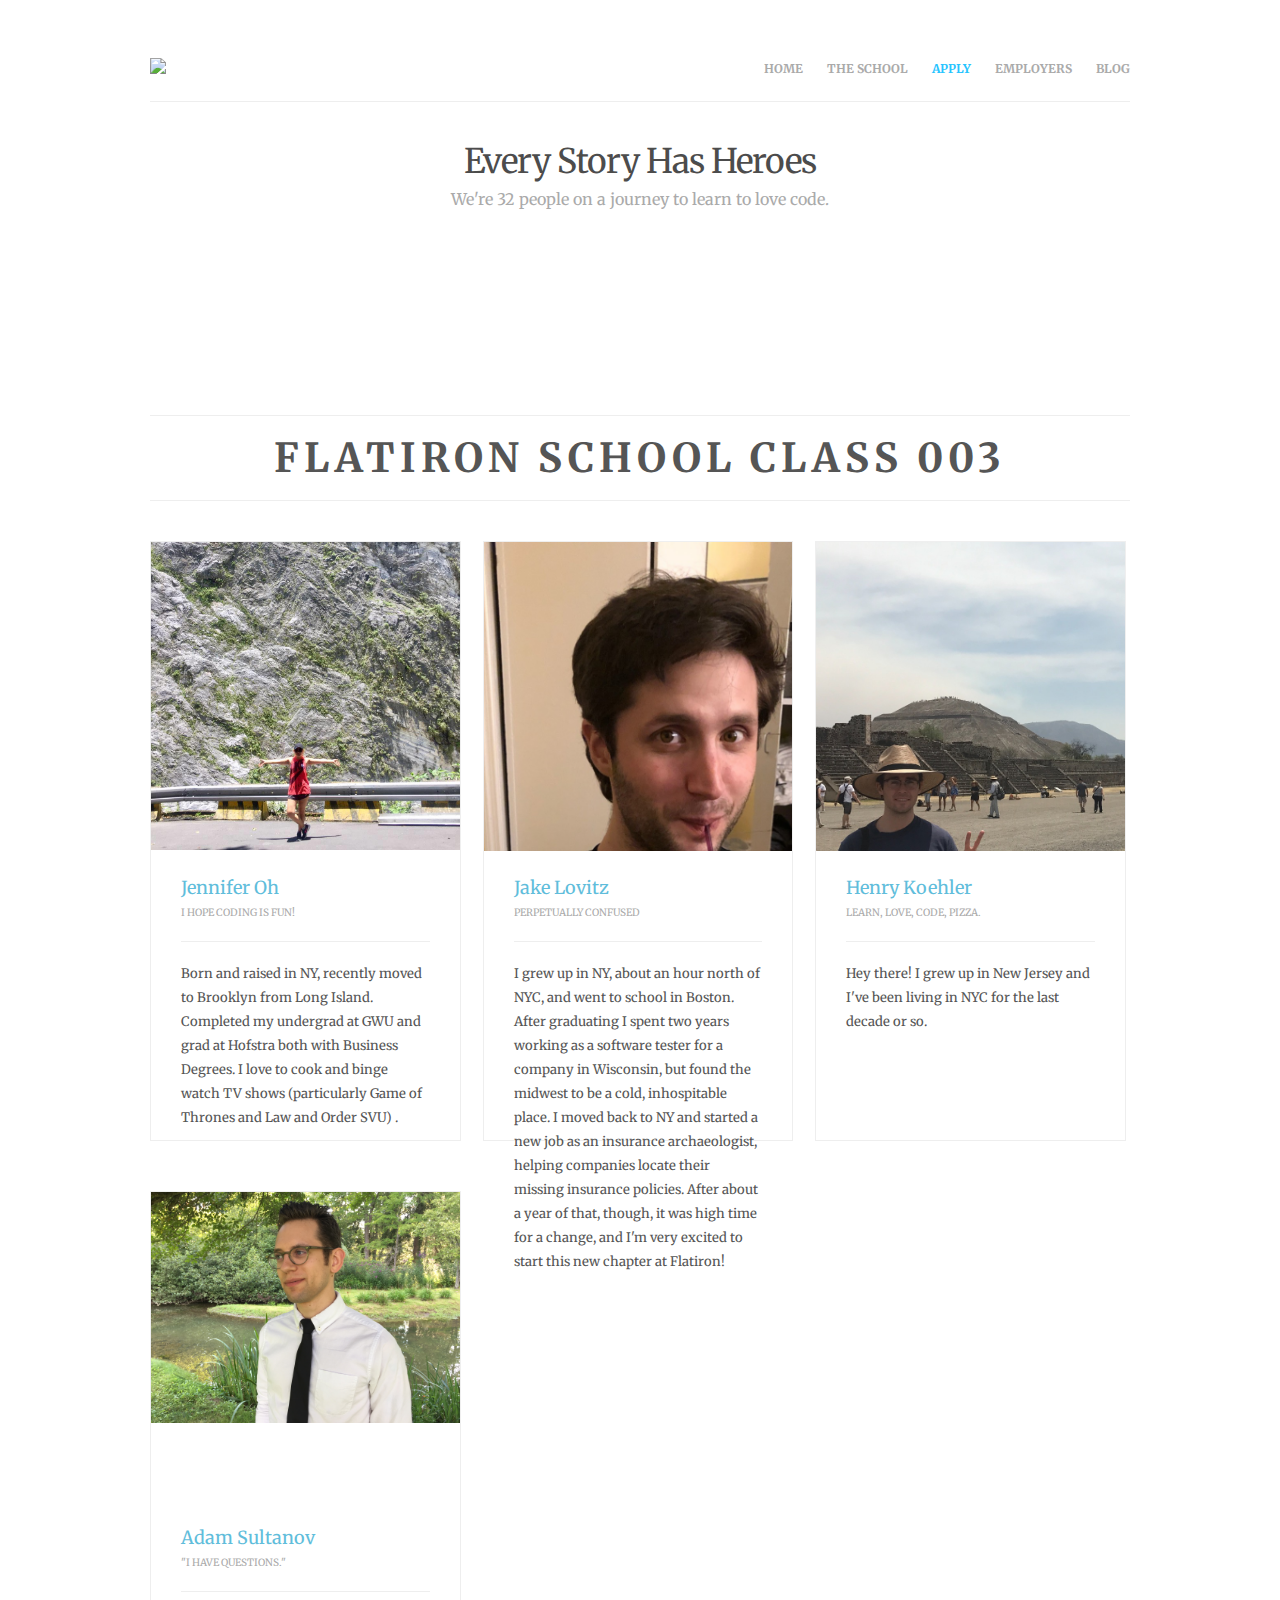
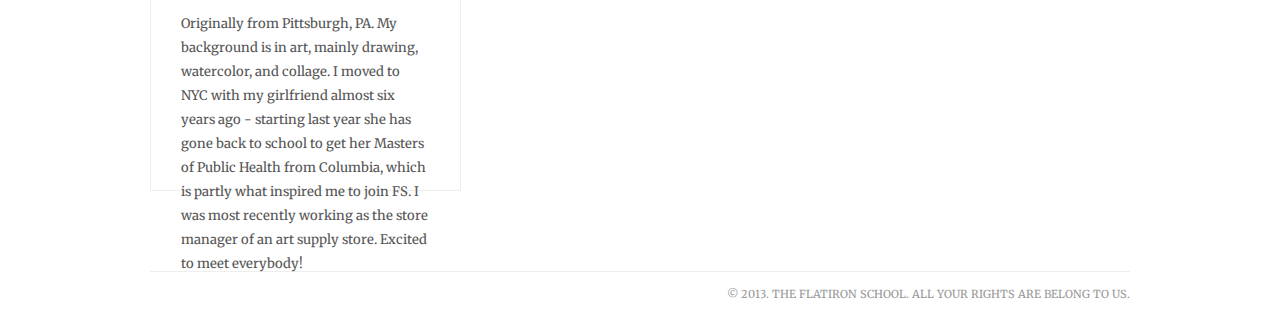
==== index.html @ 8f95c20f "Merge pull request #6 from aajennoh/hk" ====
<!DOCTYPE html>
<html lang="en-US">
<head>
  <meta http-equiv="Content-Type" content="text/html; charset=utf-8" >
  <meta charset="UTF-8" />
  <meta name="viewport" content ="width=device-width, minimum-scale=1.0, initial-scale=1.0">
  <title>The Flatiron School</title>
  <link rel='stylesheet' href="css/style.css" type='text/css' media='all' />
  <!-- <link rel='stylesheet' href="css/style-dark.css" type='text/css' media='all' /> -->
  <link rel='stylesheet' href="css/media-queries.css" type='text/css' media='all' />
  <link rel='stylesheet' href="css/flexslider.css" type='text/css' media='screen' />
  <link rel='stylesheet' href="css/font-awesome.css" type='text/css' media='screen' />
  <link rel='stylesheet' id='google_merriweather-css'  href='http://fonts.googleapis.com/css?family=Merriweather:400,700&ver=3.5' type='text/css' media='all' />
  <link rel="apple-touch-icon" href="img/apple-touch-icon.png" />
  <style type="text/css">a{color:#60BDDB}</style>
</head>

<body class="home page students">
  <!-- Begin Main Wrapper -->
  <div class="main-wrapper">
    <!-- Begin Header -->
    <div class="header-wrapper">
      <div class="header">
        <div class="header-left">
          <h1 class="logo-text">
            <a href="/" title="The Flatiron School">
              <img src="img/the-flatiron-school-logo-sm-black.png" class="logo">
            </a>
          </h1>
        </div>
        <div class="header-right">
          <div class="menu-header-container">
            <ul id="nav" class="nav">
              <li class="menu-item">
                <a href="http://flatironschool.com">Home</a>
              </li>
              <li>
                <ul class="sub-menu">
                  <li><a href="http://flatironschool.com/school#about">Basics</a></li>
                  <li><a href="http://flatironschool.com/courses">Courses</a></li>
                  <li><a href="http://flatironschool.com/team">Team</a></li>
                  <li><a href="http://flatironschool.com/guestspeakers">Guest Speakers</a></li>
                  <li><a href="http://flatironschool.com/faq">FAQ</a></li>
                  <li><a href="http://prework.flatironschool.com">Our Prework</a></li>
                </ul>
              </li>
              <li>
                <a href="#">The School</a>

                <ul class="sub-menu">
                  <li><a href="http://flatironschool.com/events">Events</a></li>
                  <li><a href="http://flatironschool.com/contact">Contact</a></li>
                  <li><a href="http://students.flatironschool.com/">Students</a></li>
                </ul>

              </li>
              <li><a href="http://go.flatironschool.com/apply"><font color="#26c4ff">Apply</font></a>
              </li>
              <li>
                <a href="http://flatironschool.com/employers">Employers</a>
              </li>
              <li>
                <a href="http://blog.flatironschool.com/">Blog</a>
              </li>
            </ul>
          </div>
          <div class="clear"></div>
        </div>
        <div class="clear"></div>
      </div>
    </div>
    <!-- End Header -->

    <!-- Begin Content -->
    <div class="container">

      <!-- Begin Title Content -->
      <div class="page-title">
        <h2>Every Story Has Heroes</h2>
        <h3>We're 32 people on a journey to learn to love code.</h3>
      </div>
      <!-- End Title Content -->

      <!-- Begin Student Index -->
      <div id="random-full-width-content" class="this-div-is-just-a-helpful-container">
        <div class="section section-services student-index">
          <div class="section-title">
            <span>Flatiron School Class 003</span>
          </div>
        </div>


        <div class="section section-blog">
          <div class="home-blog clearfix">
            <ul>

              <!-- Begin Student 1 -->
              <li class="home-blog-post">
                <div class="blog-thumb">
                  <a href="students/jennifer-oh.html">
                    <img width="304" height="304" class="prof-image" src="img/students/jennifer_oh_index.jpg" class="attachment-blog-thumb wp-post-image" alt="Jennifer Oh">
                  </a>
                </div>

                <div class="blog-title">
                  <div class="big-comment">
                    <h3>
                      <a href="students/jennifer-oh.html">Jennifer Oh</a>
                    </h3>
                  </div>
                  <p class="home-blog-post-meta">I hope coding is fun!</p>
                </div>
                <div class="clear"></div>

                <div class="excerpt">
                  <p>Born and raised in NY, recently moved to Brooklyn from Long Island. Completed my undergrad at GWU and grad at Hofstra both with Business Degrees. I love to cook and binge watch TV shows (particularly Game of Thrones and Law and Order SVU) .</p>
                </div>
                <div class="clear"></div>
              </li>
              <!-- End Student 1 -->

              <!-- Begin Student 2 -->
              <li class="home-blog-post">
                <div class="blog-thumb">
                  <a href="students/jake-lovitz.html">
                    <img width="304" height="304" class="prof-image" src="img/students/jake-lovitz-profile.png" class="attachment-blog-thumb wp-post-image" alt="Jake Lovitz">
                  </a>
                </div>

                <div class="blog-title">
                  <div class="big-comment">
                    <h3>
                      <a href="students/jake-lovitz.html">Jake Lovitz</a>
                    </h3>
                  </div>
                  <p class="home-blog-post-meta">Perpetually Confused</p>
                </div>
                <div class="clear"></div>

                <div class="excerpt">
                  <p>I grew up in NY, about an hour north of NYC, and went to school in Boston. After graduating I spent two years working as a software tester for a company in Wisconsin, but found the midwest to be a cold, inhospitable place. I moved back to NY and started a new job as an insurance archaeologist, helping companies locate their missing insurance policies. After about a year of that, though, it was high time for a change, and I'm very excited to start this new chapter at Flatiron!</p>
                </div>
                <div class="clear"></div>
              </li>
              <!-- End Student 2 -->

              <!-- Begin Student 3 -->
              <li class="home-blog-post">
                <div class="blog-thumb">
                  <a href="students/henry-koehler.html">
                    <img width="304" height="304" class="prof-image" src="img/students/henry-koehler-profile.jpg" class="attachment-blog-thumb wp-post-image" alt="Henry Koehler">
                  </a>
                </div>

                <div class="blog-title">
                  <div class="big-comment">
                    <h3>
                      <a href="students/henry-koehler.html">Henry Koehler</a>
                    </h3>
                  </div>
                  <p class="home-blog-post-meta">Learn, love, code, pizza.</p>
                </div>
                <div class="clear"></div>

                <div class="excerpt">
                  <p>Hey there! I grew up in New Jersey and I've been living in NYC for the last decade or so.</p>
                </div>
                <div class="clear"></div>
              </li>
              <!-- End Student 3 -->

              <!-- Begin Student 4 -->
              <li class="home-blog-post">
                <div class="blog-thumb">
                  <a href="students/student_name.html">
                    <img width="304" height="304" class="prof-image" src="img/students/Adam.S_1.jpg" class="attachment-blog-thumb wp-post-image" alt="student_name">
                  </a>
                </div>

                <div class="blog-title">
                  <div class="big-comment">
                    <h3>
                      <a href="students/student_name.html">Adam Sultanov</a>
                    </h3>
                  </div>
                  <p class="home-blog-post-meta">"I have questions."</p>
                </div>
                <div class="clear"></div>

                <div class="excerpt">
                  <p>Originally from Pittsburgh, PA. My background is in art, mainly drawing, watercolor, and collage. I moved to NYC with my girlfriend almost six years ago - starting last year she has gone back to school to get her Masters of Public Health from Columbia, which is partly what inspired me to join FS. I was most recently working as the store manager of an art supply store. Excited to meet everybody!</p>
                </div>
                <div class="clear"></div>
              </li>
              <!-- End Student 4 -->

              <!-- Duplicate li code block above to place more students here -->

            </ul>
          </div>
        </div>
      </div>
      <!-- End Student Index -->

    </div>
    <div class="clear"></div>
    <!-- End Content -->
  </div>
  <!-- End Main Wrapper -->



  <!-- Begin Footer -->
  <div class="footer">
    <div class="footer-text">
      <div class="footer-text-right">
        <div class="copyright">&copy; 2013. The Flatiron School.  All Your Rights Are Belong To Us.</div>
      </div>
      <div class="clear"></div>
    </div>
  </div>
  <!-- End Footer -->

  <script type="text/javascript">

    var _gaq = _gaq || [];
    _gaq.push(['_setAccount', 'UA-33578770-1']);
    _gaq.push(['_setDomainName', 'flatironschool.com']);
    _gaq.push(['_trackPageview']);

    (function() {
      var ga = document.createElement('script'); ga.type = 'text/javascript'; ga.async = true;
      ga.src = ('https:' == document.location.protocol ? 'https://ssl' : 'http://www') + '.google-analytics.com/ga.js';
      var s = document.getElementsByTagName('script')[0]; s.parentNode.insertBefore(ga, s);
    })();

  </script>

</body>
</html>
---- css/style.css ----
body, div, dl, dt, dd, ul, ol, li, h1, h2, h3, h4, h5, h6, pre, form, fieldset, input, textarea, p, blockquote, th, td {
    margin: 0;
    padding: 0;
}

table {
    border-collapse: collapse;
    border-spacing: 0;
}

fieldset, img { border: 0 }

ol, ul { list-style: none }

caption, th { text-align: left }

h1, h2, h3, h4, h5, h6 {
    font-size: 100%;
    font-family: 'Merriweather', Georgia, serif;
    font-weight: normal;
    color: #4c4c4c;
}

html { height: 100% }

body {
    font: 14px/24px "Merriweather", Georgia, serif;
    margin: 0 auto;
    padding: 0;
    background: #fff;
    overflow-x: hidden;
    height: 100%;
    color: #555;
}

* {
    -webkit-box-sizing: border-box;
    -moz-box-sizing: border-box;
    box-sizing: border-box;
}

a { text-decoration: none }

a:hover { color: #555 }

hr {
    margin: 20px 0 30px;
    border: 0;
    border-bottom: 1px dotted #ddd;
    height: 1px;
}

h1 {
    font-size: 30px;
    line-height: 36px;
    margin-bottom: 15px;
}

h2 {
    font-size: 24px;
    line-height: 36px;
    margin-bottom: 15px;
}

h3, h4, h5, h6 {
    line-height: 28px;
    margin-bottom: 12px;
}

h3 { font-size: 18px }

h4 { font-size: 16px }

h5 { font-size: 14px }

h6 {
    font-size: 13px;
    color: #bfbfbf;
    text-transform: uppercase;
}

p { margin-bottom: 15px }

.clear {
    clear: both;
    font-size: 0px;
    line-height: 0px;
    display: block;
}

.clearfix:after {
    content: "";
    display: block;
    clear: both;
    visibility: hidden;
    font-size: 0;
    height: 0;
}

.clearfix {
    *display: inline-block;
    height: 1%;
}

.last { margin-right: 0 !important }

blockquote p {
    position: relative;
    font-family: 'Merriweather', Georgia, serif;
    color: #aaa;
    font-size: 16px;
    font-weight: 400;
    line-height: 28px;
    padding: 15px 0 15px 30px;
    margin: 25px 0;
}

blockquote p:before {
    position: absolute;
    left: 0;
    top: 14px;
    content: "\f0e5";
    font-family: "FontAwesome";
    display: block;
    color: #bbb;
}

::selection {
    background: #fff666;
    color: #222;
}

::-moz-selection {
    background: #fff666;
    color: #222;
}

img {
    max-width: 100%;
    height: auto;
}

/* ===[ Layout Styles ]===================================================== */

.main-wrapper {
    width: 100%;
    margin: 0 auto;
}


.header-wrapper {
    width: 100%;
    margin: 0 0 0 0;
    position: fixed;
    z-index: 99999;
    background: #fff;
}

.header-hidden-wrap {
    z-index: 999;
    position: relative;
}

.header-hidden {
    margin: 0 auto;
    max-width: 980px;
    padding: 10px 10px 0px 10px;
    position: relative;
    display: none;
    background: #f3f3f3;
}

.header-hidden-toggle-wrap {
    max-width: 980px;
    position: relative;
    margin: 0 auto;
}

.show-hidden {
    margin-top: 0;
    -webkit-transition: .1s ease-in;
    -moz-transition: .1s ease-in;
    -o-transition: .1s ease-in;
    transition: .1s ease-in;
}

.hidden-toggle {
    position: absolute;
    right: 0px;
    bottom: -35px;
    display: block;
    width: 21px;
    height: 21px;
    text-align: right;
    color: #ccc;
    -webkit-transition: .2s ease-in;
    -moz-transition: .2s ease-in;
    -o-transition: .2s ease-in;
    transition: .2s ease-in;
}

.show-hidden .hidden-toggle {

}

.header-hidden-left {
    width: 60%;
    float: left;
    font-size: 12px;
    line-height: 20px;
    color: #999;
    padding-top: 3px;
}

.header-hidden-right {
    float: right;
    width: 40%;
}

.lights {
    float: right;
    color: #aaa;
}

.icons {
    float: right;
}

.icons a {
    margin-bottom: 0 !important;
}

.header {
    max-width: 980px;
    margin: 0 auto;
    padding-top: 40px;
    border-bottom: solid 1px #eee;
}

.header-left {
    width: 25%;
    float: left;
}

.header-left img { padding: 0 0 0 0 }

.header-left h1 {
    margin: 5px 0 0 0;
}

.header-left h1 a {
    color: #555;
    text-decoration: none;
    font-size: 34px;
    font-weight: 600;
    line-height: 28px;
    letter-spacing: -2px;
    -webkit-transition: .04s ease-in;
    -moz-transition: .04s ease-in;
    transition: .04s ease-in;
}

.header-left h1 a:hover {
    color: #999;
    -webkit-transition: .04s ease-in;
    -moz-transition: .04s ease-in;
    transition: .04s ease-in;
}

.logo {
    margin-top: -30px !important;
}

.header-right {
    width: 75%;
    float: right;
}

/* ===[ Header Navigation Styles ]===================================================== */

.select-menu, .select { display: none }

.menu-main-container { position: relative }

#nav { float: right }

#nav, #nav ul {
    margin: 13px 0 0 0;
    padding: 0;
    list-style-type: none;
    list-style-position: outside;
    position: relative;
    line-height: 1.5em;
    z-index: 1000;
}

#nav a {
    display: block;
    padding: 5px;
    color: #aaa;
    text-decoration: none;
    text-align: left;
    outline: none;
    font-weight: normal;
    font-family: 'Merriweather', Georgia, serif;
}

#nav > .current-menu-item > a, #nav > li a:hover { color: #4C4C4C }

.plus { color: #aaa }

#nav ul {
    position: absolute;
    display: none;
}

#nav li {
    float: left;
    position: relative;
    list-style-type: none;
    padding-bottom: 17px;
}

#nav li a {
    font-size: 12px;
    font-weight: bold;
    text-transform: uppercase;
    padding: 8px 15px;
}

#nav > li > a { padding: 5px 12px }

#nav > li:last-child a {
    margin-right: 0px;
    padding-right: 0px;
    border-right: none;
}

#nav > li:first-child a {

}

#nav li ul a {
    width: 150px;
    height: auto;
    float: left;
    font-size: 12px;
    color: #999;
}

#nav .sub-menu {
    box-shadow: rgba(0,0,0, 0.07) 0px 1px 2px;
    -moz-box-shadow: rgba(0,0,0, 0.07) 0px 1px 2px;
    -webkit-box-shadow: rgba(0,0,0, 0.07) 0px 1px 2px;
}

#nav .sub-menu li {
    background: #fff;
    border-left: solid 1px #eee;
    border-right: solid 1px #eee;
}

#nav .sub-menu li:first-child { border-top: solid 1px #eee }

#nav > li > ul { margin-top: 17px }

#nav li ul li {
    border-bottom: solid 1px #eee;
    padding-bottom: 0px;
}

#nav li ul li:last-child { border-bottom: none }

#nav li ul li a {
    margin-right: 0px;
    font-size: 10px;
}

#nav li ul li a:hover {
    background: #f9f9f9;
    color: #555;
}

#nav ul ul { top: auto }

#nav ul ul li:first-child { border-top: solid 1px #eee }

#nav li ul ul {
    left: 150px;
    margin: -1px 0 0 0;
    padding-right: 5px;
}

#nav li ul ul li { border-top: none }

#nav li:hover ul ul, #nav li:hover ul ul ul, #nav li:hover ul ul ul ul { display: none }

#nav li:hover ul, #nav li li:hover ul, #nav li li li:hover ul, #nav li li li li:hover ul { display: block }

/* ===[ Title Styles ]===================================================== */

.home .page-title {
    text-align: center;
    border-bottom: none;
}

.error404 .page-title {
    text-align: center;
}

.page-title {
    border-bottom: solid 1px #eee;
    padding: 30px 0;
    margin-bottom: 40px;
    position: relative;
}

.page-title-portfolio {
    border-bottom: none;
    margin-bottom: 0;
    display: inline-block;
    width: 100%;
    position: relative;
}



.portfolio-titles {
    float: left;
    width: 75%;
    display: inline-block;
}

.project-nav {
    font-size: 11px;
    text-transform: uppercase;
    text-align: right;
    position: absolute;
    right: 0;
    bottom: 30px;
    width: 25%;
    margin-top: 15px;
}

.project-nav a {
    color: #aaa !important;
    margin-left: 10px;
}

.project-nav a:hover { color: #555 !important }

.next-project span {
    padding-left: 10px;
    border-left: solid 1px #eee;
}

.project-nav i {
    padding: 0 2px;
}

.page-title a { color: #4c4c4c }

.page-title h2 {
    margin-bottom: 0px;
    font-size: 34px;
    letter-spacing: -1px;
    line-height: 42px;
}

.page-title h3 {
    color: #aaa;
    font-size: 16px;
    line-height: 24px;
    margin: 5px 0 0 0;
}

.page-title h3 a { color: #aaa }

.student-pic {
    -webkit-transform:rotate(180deg);
    -moz-transform: rotate(180deg);
    -ms-transform: rotate(180deg);
    -o-transform: rotate(180deg);
    transform: rotate(180deg);
}

.post-nav {
    position: absolute;
    bottom: 50px;
    right: 0;
    font-size: 11px;
    text-transform: uppercase;
}

.post-nav a {
    color: #aaa;
    margin-left: 20px;
    float: right;
}

.post-nav a:hover { color: #555 }

/* ===[ Blog Styles ]===================================================== */

.blog-post {
    margin-bottom: 50px;
    padding-bottom: 30px;
    border-bottom: solid 1px #eee;
}

.blog-post:last-child {
    margin-bottom: 0;
    padding-bottom: 0;
    border-bottom: none;
}

.blog-content { padding: 0 0 0 0 }

.readmore {
    text-align: center;
    font-size: 10px;
    letter-spacing: 2px;
    text-transform: uppercase;
    padding-top: 5px;
    margin-top: 10px;
}

.more-link {
    margin-top: 10px;
    clear: both;
    padding: 5px 5px 5px 0px;
}

.blog-meta {
    float: left;
    width: 15%;
    margin: 5px 5% 20px 0;
    text-align: right;
    display: inline-block;
}

.blog-meta-date {
    padding-bottom: 10px !important;
    margin-bottom: 10px !important;
    border-bottom: solid 1px #eee;
    float: left;
}

.share-title { color: #555 !important }

.single-attachment .share-title {
    display: none;
}

.blog-meta ul {
    margin-bottom: 15px !important;
    padding-bottom: 15px !important;
    border-bottom: solid 1px #eee;
    display: inline-block;
}

.blog-meta ul:last-child {
    border-bottom: none;
    margin-bottom: 0 !important;
    padding-bottom: 0 !important;
}

.blog-meta li {
    list-style-type: none !important;
    background: none !important;
    padding: 0 0 0 0 !important;
    margin: 0 0 6px 0 !important;
    color: #999;
    width: 100%;
    line-height: 18px;
    float: left;
    font-size: 11px;
}

.blog-meta ul li:last-child {
    border-bottom: none;
    margin-bottom: 0 !important;
    padding-bottom: 0 !important;
}

.blog-meta li a, .blog-meta li { color: #999 }

.blog-meta li a:hover { color: #4c4c4c }

.content .blog-text {
    float: right;
    width: 80%;
}

.title-meta h2 {
    margin: 0 0 0 0;
    padding-bottom: 10px;
    line-height: 38px;
    font-size: 28px;
    letter-spacing: -1px;
}

.title-meta h2 a {
    color: #555;
    -webkit-transition: .07s ease-in;
    -moz-transition: .07s ease-in;
    transition: .07s ease-in;
}

.title-meta h2 a:hover {
    color: #999;
    -webkit-transition: .07s ease-in;
    -moz-transition: .07s ease-in;
    transition: .07s ease-in;
}

.blog-image {
    width: 100%;
    margin-bottom: 35px;
    float: left;
}

.blog-image img {
    -webkit-transition: .1s ease-in;
    -moz-transition: .1s ease-in;
    -o-transition: .1s ease-in;
    transition: .1s ease-in;
}

.blog-image img:hover {
    -webkit-transition: .1s ease-in;
    -moz-transition: .1s ease-in;
    -o-transition: .1s ease-in;
    transition: .1s ease-in;
    opacity: .9;
}

.blog-read-more {
    font-size: 11px;
    letter-spacing: 2px;
    text-transform: uppercase;
    padding-top: 15px;
}

/* ===[ Tagcloud Styles ]===================================================== */

.tags {
    width: 620px;
    padding: 15px 0 15px 0;
    clear: both;
    margin-right: 35px;
    background: #f9f9f9;
}

.tags-list {
    width: 505px;
    float: left;
}

.tags-list ul {
    float: left;
    padding: 0 0 0 5px;
    width: 100%;
    margin-bottom: 0;
}

.tags-list ul li {
    display: block;
    padding: 0 19px 0 0;
    float: left;
}

.tags-list ul li p {
    font-size: 11px;
    font-weight: bold;
    color: #5a5a5a;
    float: none;
    padding: 0;
}

.tags-list ul li span {
    font-size: 11px;
    font-weight: bold;
    color: #a2a2a2;
    display: inline;
    padding: 0 0 0 4px;
}

.tags_rgt {
    float: right;
    width: 81px;
    margin-right: 15px;
}

.search .post-share, .archive .post-share { display: none }

.blog-navigation {
    padding-bottom: 25px;
}

.blog-navigation a {
    text-decoration: none;
    padding: 10px 0;
    color: #555;
    font-weight: normal;
    font-size: 12px;
    text-transform: uppercase;
    letter-spacing: 2px;
}

.blog-navigation a:hover { color: #999 }

.blog-navigation .alignright a:after  {
    font-family: 'FontAwesome';
    -webkit-font-smoothing: antialiased;
    content: "\f0da";
    margin-left: 5px;
}

.blog-navigation .alignleft a:before {
    font-family: 'FontAwesome';
    -webkit-font-smoothing: antialiased;
    content: "\f0d9";
    margin-right: 5px;
}

.navigation a {
    text-decoration: none;
    padding: 10px 0;
    color: #555;
    font-weight: normal;
    font-size: 12px;
    text-transform: uppercase;
    letter-spacing: 2px;
}

.navigation a:hover { color: #999 }

.featured-image {
    margin: 0 0 20px 0;
    float: left;
    width: 100%;
}

.fullsize-image {
    margin: 0 0 30px 0;
    float: left;
    width: 100%;
}

.okvideo { margin-bottom: 30px }

.intro {
    color: #979797;
    font-size: 16px;
    line-height: 28px;
    margin-bottom: 15px;
    border-top: solid 1px #EEE;
    border-bottom: solid 1px #EEE;
    padding: 10px 0;
}

/* ===[ Search Form Styles ]===================================================== */

.search-404 {
    text-align: center;
    width: 65%;
    margin: 0 auto;
}

.search-404 .searchform {
    margin-top: 25px;
}

.searchform {
    position: relative;
    width: 100%;
}

#searchsubmit {
    position: absolute;
    right: 0;
    top: 0;
    background: #e8e8e8;
    border: none;
    padding: 8px 10px;
    height: 34px;
    font-size: 9px;
    font-weight: bold;
    line-height: 20px;
    text-transform: uppercase;
    font-family: "Merriweather", Georgia, serif;
    color: #777;
    -webkit-transition: .07s ease-in;
    -moz-transition: .07s ease-in;
    transition: .07s ease-in;
    -webkit-appearance:none;
}

#searchsubmit:hover {
    background: #fff666;
    color: #222;
    -webkit-transition: .07s ease-in;
    -moz-transition: .07s ease-in;
    transition: .07s ease-in;
}

#searchform {
    float: left;
    width: 100%;
}

#s {
    background: #f7f7f7;
    float: left;
    padding: 10px 65px 10px 8px;
    border: 0;
    font-size: 12px;
    color: #999;
    outline: none;
    width: 190px;
    margin: 0 0 0 0;
    font-family: Georgia, serif;
    -webkit-transition: .2s ease-in;
    -moz-transition: .2s ease-in;
    -o-transition: .2s ease-in;
    transition: .2s ease-in;
    font-style: italic;
    width: 100%;
    -webkit-appearance:caret;
}

#s:focus, #s:hover {
    -webkit-transition: .2s ease-in;
    -moz-transition: .2s ease-in;
    -o-transition: .2s ease-in;
    transition: .2s ease-in;
}

#searchsubmit {
}

.content #searchsubmit { float: left }

#searchsubmit:hover { cursor: pointer }

#searchform .screen-reader-text { display: none }

/* ===[ Sidebar Styles ]===================================================== */

#sidebar-close { display: none }

#sidebar {
    width: 25%;
    float: right;
    font-size: 12px;
    line-height: 22px;
}

#sidebar p {
    font-size: 12px;
}

#sidebar a {
    text-decoration: none;
    -webkit-transition: .07s ease-in;
    -moz-transition: .07s ease-in;
    transition: .07s ease-in;
}

#sidebar a:hover {
    -webkit-transition: .07s ease-in;
    -moz-transition: .07s ease-in;
    transition: .07s ease-in;
}

.widget {
    margin-bottom: 40px;
    clear: both;
    float: left;
    width: 100%;
}

.widget h2, .portfolio-sidebar h2 {
    font-size: 10px;
    font-weight: bold;
    text-transform: uppercase;
    letter-spacing: 1px;
    display: block;
    line-height: 26px;
    margin: 0 0 10px 0;
    font-family: 'Merriweather', Georgia, serif;
    text-align: center;
    background: #f7f7f7;
    color: #999;
}

#sidebar .widget ul {
    margin: 0;
    padding: 0;
}

#sidebar .widget li {
    margin: 0 0 5px 15px;
    list-style-type: square;
}

#sidebar .slides li {
    list-style-type: none;
    margin: 0;
}

.widget ul { padding: 0 0 0 15px }

.widget ul li {
    padding: 0;
    list-style-type: none;
}

.widget ul li ul { padding: 0 0 0 0 }

.tagcloud {
    padding: 0 0 0 0;
    text-align: center;
}

.tagcloud a {
    text-decoration: none;
    float: left;
    color: #888;
    padding: 10px;
    position: relative;
    font-weight: bold;
}

.tagcloud a:hover { color: #555 }

/* ===[ Default Widget Styles ]===================================================== */

.widget_archive select {
    width: 100%;
}

#wp-calendar {
    width: 100%;
}

#wp-calendar caption {
    text-align: center;
    margin-bottom: 5px;
}

.widget_rss li {
    margin: 0 0 15px 0 !important;
    list-style-type: none !important;
}

.widget_rss .rsswidget {
    width: 100%;
}

.widget_rss .rss-date {
    width: 100%;
    float: left;
    font-size: 11px;
    color: #999;
}

.widget_rss cite {
    color: #999;
    font-size: 11px;
}

#sidebar .wp-caption {
    width: 100%;
    text-align: center;
    color: #999;
}

.widget_text {
    word-wrap: break-word;
}

/* ===[ Comment Styles ]===================================================== */

.comments {
    float: left;
    margin: 50px 0px 50px 0px;
    background: #f6f6f6;
    width: 100%;
    border-top: none;
    padding: 30px;
}

.commentlist {
    margin-bottom: 0 !important;
}

.comments li { background: none !important }

h3#comments {
    padding: 0 0 20px 0;
    margin: 0 0 25px 0 !important;
    font-size: 20px;
    font-weight: bold;
    border-bottom: solid 1px #eee;
    line-height: 30px;
    text-align: center;
}

#respond {
    margin: 0;
    padding: 0;
}

.commentlist #respond {
    margin: 20px 0 20px 0;
}

#respond h3 {
    padding: 0 0 3px 0;
    font-size: 20px;
    font-weight: bold;
    margin: 0 !important;
}

#reply-title small {
    font-weight: bold;
    font-size: 9px;
    text-transform: uppercase;
    margin-left: 5px;
}

#respond .logged-in-as, .comment-notes {
    font-size: 13px;
    padding-bottom: 10px;
    margin-bottom: 15px;
    border-bottom: solid 1px #e6e6e6;
}

#comments .form-allowed-tags {
    display: none;
}

#respond label {
    font-size: 10px;
    text-transform: uppercase;
    letter-spacing: 1px;
    margin: 5px 0 0 0px;
    color: #aaa;
}

#respond p { margin-bottom: 15px }

#respond input[type="text"], #respond textarea {
    color: #777;
    border: none;
    border: solid 1px #eee;
    border-bottom: solid 1px #ddd;
    background: #fff;
    width: 100%;
    padding: 10px;
    font-size: 13px;
    -webkit-appearance:caret;
}

#respond input:focus, #respond textarea:focus { outline: none }

#respond textarea {
    line-height: 22px;
    width: 100%;
    -webkit-box-sizing: border-box;
    -moz-box-sizing: border-box;
    box-sizing: border-box;
}

.form-submit {
    margin-bottom: 0 !important;
}

#respond #submit {
    background: #555;
    color: #fff;
    font-size: 12px;
    font-weight: bold;
    font-family: 'Merriweather', Georgia, serif;
    padding: 10px 20px;
    margin: 5px 0 0 0;
    border: none;
    -webkit-transition: .07s ease-in;
    -moz-transition: .07s ease-in;
    transition: .07s ease-in;
    -webkit-appearance:none;
}

#respond #submit:hover {
    background: #666;
    cursor: pointer;
    -webkit-transition: .07s ease-in;
    -moz-transition: .07s ease-in;
    transition: .07s ease-in;
}

#respond #commentform p {

}

.comment #respond #commentform p {

}

#respond #commentform .form-author { background: #fff }

#respond #commentform .form-email { background: #fff }

#respond #commentform .form-website { background: #fff }

.allowed {
    font-size: 11px;
    color: #888;
    width: 500px;
    float: left;
    margin: 0 0 15px 0;
}

.commentlist { list-style-type: none !important }

.commentlist li {
    padding: 0 0 15px 0;
    margin: 0 0 15px 0 !important;
    position: relative;
    list-style-type: none !important;
}

.commentlist li:last-child {
    margin-bottom: 40px !important;
    padding-bottom: 0;
}

.commentlist li:before, .commentlist ol .num {
    float: left;
    margin: 0 0 0 0 !important;
    content: none !important;
    counter-increment: none !important;
}

#comments .children {
    margin: 25px 0 0 25px !important;
}

#comments .children li {
    margin: 0;
    padding: 0;
}

#comments .children li:last-child {
    margin-bottom: 0 !important;
    padding-bottom: 0;
}

.comment-block { padding: 0 }

.comment-text {
    background: #fff;
    border: solid 1px #eee;
    padding: 20px;
    font-size: 14px;
    line-height: 22px;
    border-bottom: solid 1px #ddd;
}

.comment-text:before {
    width: 0;
    height: 0;
}

.reply {
    margin: 0px !important;
    font-size: 12px;
}

.comments .children .reply { text-align: left }

.reply a:hover { text-decoration: none }

.reply a:hover:after { content: "\2192" }

#cancel-comment-reply {
    margin: 0 0 15px 0;
    float: right;
}

.comments .logged-in {
    float: left;
    font-size: 14px !important;
}

.comment-awaiting-moderation {
    color: #555;
    font-weight: bold;
    font-size: 11px;
}

.vcard {
    margin: 0 0 0 0;
    padding: 0 0 0 0;
    float: left;
}

.vcard img {
    float: left;
    background: #fff;
    border: solid 1px #eee;
    padding: 3px;
}

.fn {
    float: left;
    font-style: normal;
    font-size: 15px;
    font-weight: bold;
    line-height: 20px;
    margin-top: 0;
    margin-bottom: -6px;
}

.fn a { color: #666 }

.comment-info {
    margin-bottom: 15px;
    position: relative;
}

.comment-meta {
    float: left;
    margin: 2px 0 0 12px;
}

.comment-time {
    font-size: 11px;
    color: #999;
}

.comment-edit-link { font-size: 11px }

/* ===[ Sidebar Styles ]===================================================== */

.blog-entry {

}

.pro-title h4 {
    display: block float:left;
    width: 295px;
    background: url(images/design-repeat.gif) right center repeat-x;
}

.pro-title h4 span {
    font-size: 14px;
    color: #FFF;
    font-weight: bold;
    background: #3e3e3e;
    padding: 0 10px 0 0;
}

.pro-title h3 {
    font-size: 14px;
    color: #FFF;
    font-weight: bold;
    display: block float:left;
    width: 295px;
    background: url(images/design-repeat.gif) right center repeat-x;
}

.pro-title h3 span {
    font-size: 14px;
    color: #FFF;
    font-weight: bold;
    background: #3e3e3e;
    padding: 0 10px 0 0;
}

/* ===[ Section Styles ]===================================================== */

.container {
    max-width: 980px;
    margin: 0 auto;
    padding-top: 140px;
}

#sections {
    max-width: 980px;
    margin: 0 auto;
    padding-top: 140px;
}

.section-title {
    letter-spacing: 5px;
    font-size: 13px;
    font-weight: bold;
    text-transform: uppercase;
    margin-bottom: 40px;
    text-align: center;
    padding: 5px;
    border-top: solid 1px #eee;
    border-bottom: solid 1px #eee;
}

.section-title span {
    background: #fff;
    padding: 0 15px;
}

.section:first-child {
    padding-top: 0px;
    border-top: none;
}

.section {
    padding: 0 0 0 0;
    float: left;
    width: 100%;
    position: relative;
}

.section-slider {
    padding-bottom: 70px;
}

.section-services {
    padding-bottom: 80px;
}

.section-services.student-index {
    padding-bottom: 0px;
}

.section-portfolio {
    padding-bottom: 45px;
}

.section-blog {
    padding-bottom: 30px;
}

.section-faq {
    padding-bottom: 30px;
}


.section-testimonials {
    padding-top: 100px;
    padding-bottom: 300px;
}


.section-testimonials a {
    color: #aaa;
}
.section-testimonials a:hover {
    color: #60BDDB;
}

.section-testimonials-curriculum {
    padding-top: 40px;
    padding-bottom: 150px;
}

.section-testimonials-curriculum a {
    color: #aaa;
}
.section-testimonials-curriculum a:hover {
    color: #60BDDB;
}


.section .column {
    width: 33%;
    margin: 0 0 3% 0;
    float: left;
    padding-left: 4%;
    margin-bottom: 3%;
}

.section .column.fourth{
  width: 25%;
}

.section.coder-cred{
  margin-left: 20px;
}
.section .column:last-child {
    margin-right: 0px;
    border-right: none;
}

.section-titlea {
    font-size: 10px;
    text-transform: uppercase;
    letter-spacing: 2px;
    color: #999;
    background: #f7f7f7;
    padding: 0 10px;
    margin: 0 0 35px 0;
    text-align: center;
}

.section-title2a {
    font-size: 48px;
    letter-spacing: -2px;
    color: #eee;
    position: absolute;
    bottom: -16px;
    right: 0;
    padding: 0;
    text-align: center;
    display: none;
}

.section-title3a {
    font-size: 28px;
    text-align: center;
    display: none;
}

/* ===[ Ribbon Styles ]===================================================== */

.ribbon {
    font-size: 11px !important;
    text-transform: uppercase;
    letter-spacing: 2px;
    width: 30%;
    position: relative;
    background: #ededed;
    color: #777;
    text-align: center;
    padding: 8px 2em;
    margin: 0 auto 45px;
    line-height: 16px;
}

.ribbon:before, .ribbon:after {
    content: "";
    position: absolute;
    display: block;
    bottom: -1em;
    border: 1.5em solid #e4e2e2;
    z-index: -1;
}

.ribbon:before {
    left: -2em;
    border-right-width: 1.5em;
    border-left-color: transparent;
}

.ribbon:after {
    right: -2em;
    border-left-width: 1.5em;
    border-right-color: transparent;
}

.ribbon .ribbon-content:before, .ribbon .ribbon-content:after {
    content: "";
    position: absolute;
    display: block;
    border-style: solid;
    border-color: #cfcfcf transparent transparent transparent;
    bottom: -1em;
}

.ribbon .ribbon-content:before {
    left: 0;
    border-width: 1em 0 0 1em;
}

.ribbon .ribbon-content:after {
    right: 0;
    border-width: 1em 1em 0 0;
}

.non-semantic-protector {
    position: relative;
    z-index: 1;
    background: url(images/ribbon-bg.png) no-repeat 0 24px;
    display: none;
}

/* ===[ Slider Styles ]===================================================== */

.single .gallery-wrap {
    margin-bottom: 40px;
    margin-top: -1px;
}

.slides .featured-thumb img {
    -webkit-transition: .1s ease-in;
    -moz-transition: .1s ease-in;
    -o-transition: .1s ease-in;
    transition: .1s ease-in;
}

.featured-thumb img:hover {
    opacity: .9;
    -webkit-transition: .1s ease-in;
    -moz-transition: .1s ease-in;
    -o-transition: .1s ease-in;
    transition: .1s ease-in;
}

/* ===[ Services Styles ]===================================================== */

.services-wrap {
    display: block;
    float: left;
    margin-left: -4%;
    margin-bottom: -2%;
    max-width: 1020px;
}

.services-title {
    float: left;
    width: 75%;
    padding-top: 11px;
}

.services h3 {
    font-size: 14px;
    font-weight: bold;
    line-height: 20px;
    margin-bottom: 0;
}

.services h3 a { color: #4c4c4c }

.services h3 a:hover { color: #888 }

.services .service-icon {
    float: left;
    margin: 0 5% 0 0;
    font-size: 20px;
    line-height: 22px;
    text-align: center;
    color: #555;
    background: #f3f3f3;
    display: block;
    padding: 11px 10px 9px 10px;
    -webkit-transition: .1s ease-in;
    -moz-transition: .1s ease-in;
    -o-transition: .1s ease-in;
    transition: .1s ease-in;
    height: 40px;
    width: 40px;
    overflow: hidden;
}

.services p {
    margin: 15px 0 20px 0;
    font-size: 13px;
    border-top: dotted 1px #e6e6e6;
    padding-top: 8px;
}

.services ul{
  margin-top: 15px;
  font-size: 13px;
  border-top: dotted 1px #e6e6e6;
  padding-top: 6px;
}

.services ul li{
  border-bottom: dotted 1px #e6e6e6;
  padding: 3px 0 4px 0;
}

.services h4{
  font-size: 14px;
  line-height: 0;
  text-decoration: underline
}
.services:hover .service-icon {
    background: #fff666;
    -webkit-transition: .1s ease-in;
    -moz-transition: .1s ease-in;
    -o-transition: .1s ease-in;
    transition: .1s ease-in;
}

/* ===[ Home Blog Styles ]===================================================== */

body.students .home-blog {
    display: block;
    margin-left: -2.2%;
    max-width: 1020px;
}

.home-blog-post li{
    list-style-type:none;
}

body.students ul li.home-blog-post{
    list-style-type:none;
    height: 600px;
}

.home-blog-post {
    float: left;
    width: 31%;
    margin: 0 0 5% 2.2%;
    border: solid 1px #eee;
    padding: 30px;
    position: relative;
}

.big-comment h3 { position: relative }

.home-blog-post h3 {
    font-size: 18px;
    line-height: 24px;
    margin-bottom: 5px;
}

.home-blog-post h3 a { color: #4c4c4c }

.home-blog-post h3 a:hover { color: #888 }

.home-blog-post .excerpt p {
    font-size: 13px;
    margin-bottom: 0;
    padding: 0;
}

.home-blog-post .blog-text {
    font-size: 14px;
    line-height: 26px;
}

.home-blog-post-meta {
    text-transform: uppercase;
    font-size: 10px;
    color: #aaa;
    line-height: 16px;
    margin-bottom: 20px;
    padding-bottom: 20px;
    border-bottom: solid 1px #eee;
}

.home-blog-post .blog-thumb {
    margin: -31px -31px 25px -31px;
    -webkit-transition: .1s ease-in;
    -moz-transition: .1s ease-in;
    -o-transition: .1s ease-in;
    transition: .1s ease-in;
    position: relative;
    overflow: hidden;
    height: 310px;
}

.home-blog-post .blog-thumb img {
    max-width: 100%;
    min-width: 100%;
    height: auto;
}

.home-blog-post img:hover {
    opacity: .9;
    -webkit-transition: .1s ease-in;
    -moz-transition: .1s ease-in;
    -o-transition: .1s ease-in;
    transition: .1s ease-in;
}

.home-blog-right {
    float: right;
    width: 300px;
}

.okay-recent-posts {
    margin: 0;
    padding: 0;
}

.okay-recent-posts .pane {
    padding-top: 10px !important;
    border: none !important;
    padding: 0;
}

.okay-recent-posts .pane h4 {
    font-size: 10px;
    text-transform: uppercase;
    letter-spacing: 2px;
    display: block;
    line-height: 30px;
    margin: 0 0 15px 0;
    font-family: 'Merriweather', Georgia, serif;
    text-align: center;
    background: #f7f7f7;
    color: #999;
}

.recent-posts-widget .recent-posts {
    width: 100%;
}

.recent-posts-widget li, .recent-comments-widget li {
    list-style-type: none;
    margin: 0 0 15px 0 !important;
    padding: 0 0 15px 0 !important;
    border-bottom: solid 1px #eee;
    display: inline-block;
}

.recent-posts-widget li:last-child, .recent-comments-widget li:last-child {
    border-bottom: none !important;
    margin-bottom: 0 !important;
    padding-bottom: 5px !important;
}

.recent-posts h3 {
    line-height: 18px;
    margin-bottom: 2px;
    font-weight: bold;
    font-size: 12px;
}

.recent-posts h3 a { color: #4c4c4c }

.recent-posts h3 a:hover { color: #888 }

.recent-posts p {
    font-size: 10px;
    line-height: 15px;
    color: #aaa;
    margin-bottom: 0px;
}

/* ===[ Homepage Testimonial Styles ]===================================================== */


.testimonials h2 {
    font-size: 30px;
    margin: 15px 0 0 0;
    text-align: center;
}

.testimonials h3 {
    font-weight: normal;
    font-size: 20px;
    line-height: 32px;
    text-align: center;
}

/* ===[ Homepage FAQ Styles ]===================================================== */


.faq h2 {
    font-size: 30px;
    margin: 15px 0 0 0;
    text-align: center;
}

.faq h3 {
    font-weight: normal;
    font-size: 20px;
    line-height: 32px;
    text-align: center;
}

/* ===[ Portfolio Page Styles ]===================================================== */

.mobile-slide { display: none !important }

.portfolio-big-slide {
    float: left;
    width: 100%;
    position: relative;
}

.portfolio-large-image {
    -webkit-transition: .07s ease-in;
    -moz-transition: .07s ease-in;
    transition: .07s ease-in;
    position: relative;
    display: inline-block;
    width: 100%;
}

.portfolio-big-slide:hover .portfolio-large-image, .portfolio-block:hover .portfolio-small-image {
    opacity: .16;
    -webkit-transition: .07s ease-in;
    -moz-transition: .07s ease-in;
    transition: .07s ease-in;
}

.portfolio-block .students {
    display:none;
    }
.portfolio-block:hover .students {
    display:block;
    position:absolute;
    z-index:1;
    left:-1px;
    text-align: center;
    top:68px;
    color: #000;
    width:312px;
    height:100px;
    }


.portfolio-large-image img {
    min-width: 100%;
    height: auto;
}

.portfolio-big-slide .portfolio-block {
    width: 980px;
    margin-bottom: 40px;
}

/* ===[ Portfolio Page Titles ]===================================================== */

.portfolio-big-title {
    text-align: center;
    margin-bottom: 40px;
    display: block;
    clear: both;
}

.portfolio-big-title h2 {
    letter-spacing: 0px;
    font-size: 32px;
    line-height: 40px;
    margin-bottom: 0px;
    text-align: center;
}

.portfolio-big-title h3 {
    font-size: 16px;
    line-height: 26px;
    letter-spacing: 0px;
    color: #aaa;
    text-align: center;
    margin: 15px 0 0 0;
    padding: 0 50px;
}

#portfolio-blocks .slides li:first-child { display: none }

.paged #portfolio-blocks .slides li:first-child, .home #portfolio-blocks .slides li:first-child { display: block }

.page-template-portfolio-php #portfolio-blocks { margin-bottom: 60px }

.portfolio-navigation {
    width: 100%;
    max-width: 980px;
    clear: both;
    margin-top: 20px;
    display: inline-block;
    position: relative;
}

.portfolio-navigation a {
    color: #555;
}

.portfolio-navigation .alignleft, .portfolio-navigation .alignright {
    color: #555;
    font-size: 12px;
    line-height: 30px;
    font-weight: bold;
    position: relative;
}

.portfolio-navigation .alignleft a {
    padding: 10px 15px 10px 22px;
    background: #f7f7f7;
}

.portfolio-navigation .alignleft a:before {
    position: absolute;
    top: -1px;
    left: 12px;
    display: block;
    content: "\f0d9";
    font-family: "FontAwesome";
}

.portfolio-navigation .alignright a {
    padding: 10px 22px 10px 15px;
    background: #f7f7f7;
}

.portfolio-navigation .alignright a:before {
    position: absolute;
    top: -1px;
    right: 12px;
    display: block;
    content: "\f0da";
    font-family: "FontAwesome";
}

.portfolio-navigation .alignleft i {
    margin: 0 5px 0 0;
    font-size: 10px;
    position: absolute;
    top: 14px;
    left: 12px;
}

.portfolio-navigation .alignright i {
    margin: 0 0 0 5px;
}

/* ===[ Portfolio Block Styles ]===================================================== */

.portfolio-blocks-wrap {
    width: 103%;
}

.portfolio-blocks {
    max-width: 1008px;
    overflow: hidden;
    color: white;
    position: relative;
}

.portfolio-block {
    position: relative;
    z-index: 5;
    overflow: hidden;
    float: left;
    display: inline-block;
}

.page-template-portfolio-php .portfolio-blocks .portfolio-block:first-child {
    display: none;
}

.home .portfolio-block:first-child {
    display: block !important;
}

.portfolio-block-large {
    margin-bottom: 40px;
}

.portfolio-block-inside {
    position: absolute;
    height: 100%;
    width: 100%;
    overflow: hidden;
    display: inline-block;
}

.portfolio-block-inside a {
    display: block;
    -webkit-transition: .07s ease-in;
    -moz-transition: .07s ease-in;
    transition: .07s ease-in;
}

.portfolio-block-inside img {
    width: 100%;
    max-width: 100%;
    height: auto;
}

/* ===[ Portfolio Meta Styles ]===================================================== */

.portfolio-sidebar {
    width: 25%;
    float: right;
    font-size: 12px;
    line-height: 22px;
}

.portfolio-meta {
    margin: 0 0 0 0;
}

.portfolio-meta h3 {
    border-bottom: solid 1px #eee;
    padding-bottom: 12px;
}

.portfolio-meta li {
    background: none !important;
    padding: 0 0 10px 0 !important;
    margin: 0 0 10px 0 !important;
    color: #999;
    width: 100%;
    line-height: 18px;
    float: left;
    border-bottom: solid 1px #eee;
}

.portfolio-meta li:last-child {
    border-bottom: none;
    margin-bottom: 0 !important;
    padding-bottom: 0 !important;
}

.portfolio-meta li span {
    color: #555;
    width: 100%;
    float: left;
}

/* ===[ Testimonial Styles ]===================================================== */

.faq h2 { font-size: 26px }

.faq h3 { color: #aaa }


/* ===[ Testimonial Styles ]===================================================== */

.testimonials h2 { font-size: 26px }

.testimonials h3 { color: #aaa }

/* ===[ Recent Posts Widget Styles ]===================================================== */

.recent-comment-text {
    margin-top: 5px;
    font-size: 11px !important;
    line-height: 18px !important;
}

.recent-comments-widget .comment-txt:hover { color: #888 }

/* ===[ Content Styles ]===================================================== */

.content {
    width: 70%;
    float: left;
    margin: 0 0 0 0;
    padding: 0 0 0 0;
}

.content-full {
    width: 100%;
}

.portfolio-full {
    padding-top: 30px;
    max-width: 980px !important
}

.archive .portfolio-full {
    padding-top: 0;
}

.content ul, .content ol {
    margin: 0 0 20px 15px;
}

.content ul li {
    list-style-type: square;
    margin-bottom: 5px;
}

.content ol li {
    list-style-type: decimal;
}

/* ===[ Footer Styles ]===================================================== */

.footer { width: 100% }

.footer-text {
    max-width: 980px;
    margin: 0 auto;
    padding: 10px 0px 30px 0px;
    border-top: solid 1px #eee;
    border-bottom: solid 0px #eee;
}

.footer-text-left {
    width: 50%;
    float: left;
}

.footer-text-left ul { float: left }

.footer-text-left ul li {
    float: left;
    display: inline;
    margin: 0 5px 0 0;
}

.footer-text-left ul li a {
    font-size: 11px;
    font-weight: bold;
    text-transform: uppercase;
    color: #999;
    text-decoration: none;
    padding: 0px 10px 0 0;
}

.footer-text-left ul li a:hover {
    color: #555;
}

.footer-text-left ul li:first-child { padding-left: 0px }

.footer-text-left ul li.last { padding: 3px 0 0 0 }

.footer-text-right {
    float: right;
    font-size: 11px;
    color: #999;
    text-decoration: none;
    text-transform: uppercase;
}

.footer-text-right a { color: #4c4c4c }

.footer-text-right a:hover { color: #999 }

.footer-widgets {
    max-width: 980px;
    margin: 50px auto 0 auto;
    padding: 0px 0 75px 0;
    border-top: solid 5px #f2f2f2;
}

.footer-widgets-wrap {
    margin-left: -5%;
}

.footer-widget {
    width: 33%;
    float: left;
    padding: 30px 0 0 5%;
    font-size: 12px;
}

.footer-widget:last-child {

}

.footer-widget a { text-decoration: none }

.footer-widget ul { margin: 0 0 0 0 }

.footer-widget li {
    margin-left: 15px;
    list-style-type: square;
}

.footer-widget p { line-height: 22px }

.footer-widget h2 {
    font-size: 11px;
    font-weight: bold;
    text-transform: uppercase;
    letter-spacing: 1px;
    display: block;
    line-height: 24px;
    padding: 0 0 5px 0;
    margin: 0 0 20px 0;
    border-bottom: solid 1px #eee;
}

/* ===[ Deafult WP Styles ]===================================================== */

.wp-caption {
}

.wp-caption.alignnone { margin: 5px 20px 20px 0 }

.wp-caption.alignleft { margin: 5px 20px 20px 0 }

.wp-caption.alignright { margin: 5px 0 20px 20px }

img.alignleft, img.alignright {

}

.alignright { float: right }

.alignleft { float: left }

.aligncenter { text-align: center }

img.alignleft { margin: 5px 25px 20px 0 }

img.alignright { margin: 5px 0 20px 20px }

.wp-caption img {
    border: 0 none;
    height: auto;
    margin: 0;
    max-width: 98.5%;
    padding: 0;
    width: auto;
}

.wp-caption p.wp-caption-text {
    font-size: 10px !important;
    margin: 0 !important;
    padding: 3px 0 0 0!important;
}

.gallery-caption { text-align: center }

.gallery-item {
    width: 105px !important;
    margin-right: 15px;
    margin-bottom: 20px;
}

.gallery-icon { width: 105px }

.gallery-item img {
    width: 95px;
    height: auto;
    padding: 8px;
    border: solid 1px #eee !important;
}

.gallery-item img:hover {
    border: solid 1px #ddd !important;
}

.sticky {
}

.bypostauthor {
}

/* ===[ Contact Form 7 Styles ]===================================================== */

.hbspt-form input[type="text"], .hbspt-form textarea { font-family: Georgia, serif }

.hbspt-form input[type="text"] {
    padding: 10px;
    font-size: 16px;
    font-weight: 200;
    color: #777;
    border: none;
    width: 100%;
    background: #f0f0f0;
    -webkit-transition: .2s ease-in;
    -moz-transition: .2s ease-in;
    -o-transition: .2s ease-in;
    transition: .2s ease-in;
}

.hbspt-form input[type="email"] {
    padding: 10px;
    font-size: 16px;
    font-weight: 200;
    color: #777;
    border: none;
    width: 100%;
    background: #f0f0f0;
    -webkit-transition: .2s ease-in;
    -moz-transition: .2s ease-in;
    -o-transition: .2s ease-in;
    transition: .2s ease-in;
}

.hbspt-form textarea {
    margin: 0;
    padding: 10px;
    font-size: 16px;
    width: 100%;
    height: 250px;
    box-sizing: border-box;
    -moz-box-sizing: border-box;
    color: #777;
    border: none;
    background: #f0f0f0;
    margin-top: 5px;
    -webkit-transition: .2s ease-in;
    -moz-transition: .2s ease-in;
    -o-transition: .2s ease-in;
    transition: .2s ease-in;
}

.hbspt-form input:focus, .hbspt-form textarea:focus {
    outline: none;
    background: #e9e9e9;
    -webkit-transition: .2s ease-in;
    -moz-transition: .2s ease-in;
    -o-transition: .2s ease-in;
    transition: .2s ease-in;
}

.hbspt-form p {
    font-size: 11px !important;
    font-weight: bold;
    text-transform: uppercase;
    letter-spacing: 1px;
    margin: 0 0 20px 0;
}

.hbspt-form br { margin-bottom: 10px }

input.hs-button.primary.large{
    background: #555;
    color: #fff;
    font-size: 12px;
    font-weight: bold;
    font-family: 'Merriweather', Georgia, serif;
    padding: 10px 20px;
    margin: 5px 0 0 0;
    border: none;
    -webkit-transition: .07s ease-in;
    -moz-transition: .07s ease-in;
    transition: .07s ease-in;
    -webkit-appearance:none;
}

.hbspt-form-submit:hover {
    background: #666;
    cursor: pointer;
    -webkit-transition: .07s ease-in;
    -moz-transition: .07s ease-in;
    transition: .07s ease-in;
}

.hbspt-form-response-output {
    background: #faf7d6;
    border: none !important;
}

.hbspt-form-mail-sent-ok {
    margin-left: 0px !important;
    margin-right: 0px !important;
    background: #ECF3E5;
    background: rgba(229, 243, 212, .5);
    padding: 15px !important;
    border: solid 1px #D2EFAC !important;
}

.hbspt-form-validation-errors {
    margin-left: 0px !important;
    background: #FCF3F3;
    background: rgba(255, 238, 238, .5);
    border: solid 1px #FBDCDC !important;
    padding: 10px !important;
    margin-right: 0px !important;
}

/* ===[ Page With Sidebar Shortcode Column Styles ]===================================================== */

.highlight {
    background: #fff9ce;
    width: auto;
    display: inline;
    padding: 0px 3px;
    font-weight: bold;
}

/* ===[ Full Width Shortcode Column Styles ]===================================================== */

.two-thirds, .two-thirds-last {
    width: 65.319148936%;
    margin: 0 4% 20px 0;
    float: left;
}

.two-thirds-last { margin-right: 0px !important }

.one-third, .one-third-last {
    width: 30.425531915%;
    float: left;
    margin: 0 4% 20px 0;
}

.one-third-last { margin-right: 0px !important }

.one-quarter, .one-quarter-last {
    width: 21.914893617%;
    float: left;
    margin: 0 4% 20px 0;
}

.one-quarter-last { margin-right: 0px !important }

.one-half, .one-half-last {
    width: 47.872340426%;
    margin: 0 4% 20px 0;
    float: left;
}

.one-half-last { margin-right: 0px !important }

/* ===[ Shortcode Button Styles ]===================================================== */

.highlight {
    background: #fff666;
    color: #222;
    width: auto;
    display: inline;
    padding: 2px 3px;
    font-weight: normal;
}

.demo-button {
    margin-bottom: 6px;
    padding-top: 4px;
}

.demo-button span { margin-right: 2px }

.button a {

}

.button a:hover {

}

.button {
    display: inline-block;
    text-decoration: none;
    font: bold 11px/12px Georgia, HelveticaNeue, Arial;
    text-transform: uppercase;
    padding: 6px 11px;
    color: #555;
    border: 1px solid #dedede;
    -webkit-border-radius: 3px;
    -moz-border-radius: 3px;
    border-radius: 3px;
    text-align: center;
}

.button:hover { cursor: pointer }

.button.white {
    background: #f5f5f5;
    filter: progid:DXImageTransform.Microsoft.gradient(startColorstr='#f9f9f9', endColorstr='#f0f0f0'); /*  IE */
    background: -webkit-gradient(linear, left top, left bottom, from(#f9f9f9), to(#f0f0f0)); /*  WebKit */
    background: -moz-linear-gradient(top,  #f9f9f9, #f0f0f0);
    border-color: #dedede #d8d8d8 #d3d3d3;
    color: #555;
    text-shadow: 0 1px 0 #fff;
    -webkit-box-shadow: 0 1px 1px #eaeaea, inset 0 1px 0 #fbfbfb;
    -moz-box-shadow: 0 1px 1px #eaeaea, inset 0 1px 0 #fbfbfb;
    box-shadow: 0 1px 1px #eaeaea, inset 0 1px 0 #fbfbfb;
}

.button.white:hover {
    background: #f4f4f4;
    filter: progid:DXImageTransform.Microsoft.gradient(startColorstr='#efefef', endColorstr='#f8f8f8'); /*  IE */
    background: -webkit-gradient(linear, left top, left bottom, from(#efefef), to(#f8f8f8)); /*  WebKit */
    background: -moz-linear-gradient(top,  #efefef, #f8f8f8);
    border-color: #c7c7c7 #c3c3c3 #bebebe;
    text-shadow: 0 1px 0 #fdfdfd;
    -webkit-box-shadow: 0 1px 1px #ebebeb, inset 0 1px 0 #f3f3f3;
    -moz-box-shadow: 0 1px 1px #ebebeb, inset 0 1px 0 #f3f3f3;
    box-shadow: 0 1px 1px #ebebeb, inset 0 1px 0 #f3f3f3;
}

.button.white a { color: #555 }

.button.gray {
    background: #bdbdbd;
    filter: progid:DXImageTransform.Microsoft.gradient(startColorstr='#cacaca', endColorstr='#aeaeae'); /*  IE */
    background: -webkit-gradient(linear, left top, left bottom, from(#cacaca), to(#aeaeae)); /*  WebKit */
    background: -moz-linear-gradient(top,  #cacaca, #aeaeae);
    border-color: #b5b5b5 #a1a1a1 #8f8f8f;
    color: #555;
    text-shadow: 0 1px 0 #d4d4d4;
    -webkit-box-shadow: 0 1px 1px #c9c9c9, inset 0 1px 0 #d7d7d7;
    -moz-box-shadow: 0 1px 1px #c9c9c9, inset 0 1px 0 #d7d7d7;
    box-shadow: 0 1px 1px #c9c9c9, inset 0 1px 0 #d7d7d7;
}

.button.gray:hover {
    background: #c2c2c2;
    filter: progid:DXImageTransform.Microsoft.gradient(startColorstr='#bcbcbc', endColorstr='#c2c2c2'); /*  IE */
    background: -webkit-gradient(linear, left top, left bottom, from(#bcbcbc), to(#c2c2c2)); /*  WebKit */
    background: -moz-linear-gradient(top,  #bcbcbc, #c2c2c2);
    border-color: #989898 #8e8e8e #878787;
    text-shadow: 0 1px 0 #dadada;
    -webkit-box-shadow: 0 1px 1px #cdcdcd, inset 0 1px 0 #ccc;
    -moz-box-shadow: 0 1px 1px #cdcdcd, inset 0 1px 0 #ccc;
    box-shadow: 0 1px 1px #cdcdcd, inset 0 1px 0 #ccc;
}

.button.gray a { color: #555 }

.button.pink {
    background: #f67689;
    filter: progid:DXImageTransform.Microsoft.gradient(startColorstr='#f78297', endColorstr='#f56778'); /*  IE */
    background: -webkit-gradient(linear, left top, left bottom, from(#f78297), to(#f56778)); /*  WebKit */
    background: -moz-linear-gradient(top,  #f78297, #f56778);
    border-color: #df6f8b #da5f75 #d55061;
    color: #913944;
    text-shadow: 0 1px 0 #f89ca9;
    -webkit-box-shadow: 0 1px 1px #c1c1c1, inset 0 1px 0 #f9a1b1;
    -moz-box-shadow: 0 1px 1px #c1c1c1, inset 0 1px 0 #f9a1b1;
    box-shadow: 0 1px 1px #c1c1c1, inset 0 1px 0 #f9a1b1;
}

.button.pink:hover {
    background: #f67c90;
    filter: progid:DXImageTransform.Microsoft.gradient(startColorstr='#f56c7e', endColorstr='#f78297'); /*  IE */
    background: -webkit-gradient(linear, left top, left bottom, from(#f56c7e), to(#f78297)); /*  WebKit */
    background: -moz-linear-gradient(top,  #f56c7e, #f78297);
    border-color: #c36079 #c25669 #c14e5c;
    text-shadow: 0 1px 0 #f9a6b4;
    -webkit-box-shadow: 0 1px 1px #c3c3c3, inset 0 1px 0 #f8909e;
    -moz-box-shadow: 0 1px 1px #c3c3c3, inset 0 1px 0 #f8909e;
    box-shadow: 0 1px 1px #c3c3c3, inset 0 1px 0 #f8909e;
}

.button.pink a { color: #913944 }

.button.orange {
    background: #fecc5f;
    filter: progid:DXImageTransform.Microsoft.gradient(startColorstr='#feda71', endColorstr='#febb4a'); /*  IE */
    background: -webkit-gradient(linear, left top, left bottom, from(#feda71), to(#febb4a)); /*  WebKit */
    background: -moz-linear-gradient(top,  #feda71, #febb4a);
    border-color: #f5b74e #e5a73e #d6982f;
    color: #996633;
    text-shadow: 0 1px 0 #fedd9b;
    -webkit-box-shadow: 0 1px 1px #d3d3d3, inset 0 1px 0 #fee395;
    -moz-box-shadow: 0 1px 1px #d3d3d3, inset 0 1px 0 #fee395;
    box-shadow: 0 1px 1px #d3d3d3, inset 0 1px 0 #fee395;
}

.button.orange:hover {
    background: #fecb5e;
    filter: progid:DXImageTransform.Microsoft.gradient(startColorstr='#fec354', endColorstr='#fecd61'); /*  IE */
    background: -webkit-gradient(linear, left top, left bottom, from(#fec354), to(#fecd61)); /*  WebKit */
    background: -moz-linear-gradient(top,  #fec354, #fecd61);
    border-color: #d29a3a #cc9436 #c89133;
    text-shadow: 0 1px 0 #fee1a0;
    -webkit-box-shadow: 0 1px 1px #d4d4d4, inset 0 1px 0 #fed17e;
    -moz-box-shadow: 0 1px 1px #d4d4d4, inset 0 1px 0 #fed17e;
    box-shadow: 0 1px 1px #d4d4d4, inset 0 1px 0 #fed17e;
}

.button.orange a { color: #996633 }

.button.green {
    background: #b7d770;
    filter: progid:DXImageTransform.Microsoft.gradient(startColorstr='#cae285', endColorstr='#9fcb57'); /*  IE */
    background: -webkit-gradient(linear, left top, left bottom, from(#cae285), to(#9fcb57)); /*  WebKit */
    background: -moz-linear-gradient(top,  #cae285, #9fcb57);
    border-color: #adc671 #98b65b #87aa4a;
    color: #5d7731;
    text-shadow: 0 1px 0 #cfe5a4;
    -webkit-box-shadow: 0 1px 1px #d3d3d3, inset 0 1px 0 #d7e9a4;
    -moz-box-shadow: 0 1px 1px #d3d3d3, inset 0 1px 0 #d7e9a4;
    box-shadow: 0 1px 1px #d3d3d3, inset 0 1px 0 #d7e9a4;
}

.button.green:hover {
    background: #b9d972;
    filter: progid:DXImageTransform.Microsoft.gradient(startColorstr='#b8d872', endColorstr='#b9d972'); /*  IE */
    background: -webkit-gradient(linear, left top, left bottom, from(#b8d872), to(#b9d972)); /*  WebKit */
    background: -moz-linear-gradient(top,  #b8d872, #b9d972);
    border-color: #8bb14d #83a648 #7d9e45;
    text-shadow: 0 1px 0 #d5e8aa;
    -webkit-box-shadow: 0 1px 1px #d5d5d5, inset 0 1px 0 #cae295;
    -moz-box-shadow: 0 1px 1px #d5d5d5, inset 0 1px 0 #cae295;
    box-shadow: 0 1px 1px #d5d5d5, inset 0 1px 0 #cae295;
}

.button.green a { color: #5d7731 }

.button.blue {
    background: #92dbf6;
    filter: progid:DXImageTransform.Microsoft.gradient(startColorstr='#abe4f8', endColorstr='#6fcef3'); /*  IE */
    background: -webkit-gradient(linear, left top, left bottom, from(#abe4f8), to(#6fcef3)); /*  WebKit */
    background: -moz-linear-gradient(top,  #abe4f8, #6fcef3);
    border-color: #8dc5da #76b7cf #63abc7;
    text-shadow: 0 1px 0 #b6e6f9;
    -webkit-box-shadow: 0 1px 1px #d6d6d6, inset 0 1px 0 #c0ebfa;
    -moz-box-shadow: 0 1px 1px #d6d6d6, inset 0 1px 0 #c0ebfa;
    box-shadow: 0 1px 1px #d6d6d6, inset 0 1px 0 #c0ebfa;
}

.button.blue:hover {
    background: #92dbf6;
    border-color: #7caec0 #68a3ba #5a9cb5;
    text-shadow: 0 1px 0 #bee9fa;
    -webkit-box-shadow: 0 1px 1px #d6d6d6, inset 0 1px 0 #ade4f8;
    -moz-box-shadow: 0 1px 1px #d6d6d6, inset 0 1px 0 #ade4f8;
    box-shadow: 0 1px 1px #d6d6d6, inset 0 1px 0 #ade4f8;
}

.button.blue a { color: #42788e }

.button.purple {
    background: #dfaeda;
    filter: progid:DXImageTransform.Microsoft.gradient(startColorstr='#e8c4e4', endColorstr='#d494ce'); /*  IE */
    background: -webkit-gradient(linear, left top, left bottom, from(#e8c4e4), to(#d494ce)); /*  WebKit */
    background: -moz-linear-gradient(top,  #e8c4e4, #d494ce);
    border-color: #bc9db9 #ad89aa #a1799d;
    color: #7b5777;
    text-shadow: 0 1px 0 #eacae6;
    -webkit-box-shadow: 0 1px 1px #d5d5d5, inset 0 1px 0 #eed3eb;
    -moz-box-shadow: 0 1px 1px #d5d5d5, inset 0 1px 0 #eed3eb;
    box-shadow: 0 1px 1px #d5d5d5, inset 0 1px 0 #eed3eb;
}

.button.purple:hover {
    background: #e0b1db;
    filter: progid:DXImageTransform.Microsoft.gradient(startColorstr='#deabd9', endColorstr='#e0b1db'); /*  IE */
    background: -webkit-gradient(linear, left top, left bottom, from(#deabd9), to(#e0b1db)); /*  WebKit */
    background: -moz-linear-gradient(top,  #deabd9, #e0b1db);
    border-color: #a482a0 #9b7897 #947090;
    text-shadow: 0 1px 0 #ecd0e9;
    -webkit-box-shadow: 0 1px 1px #cdcdcd, inset 0 1px 0 #ccc;
    -moz-box-shadow: 0 1px 1px #cdcdcd, inset 0 1px 0 #ccc;
    box-shadow: 0 1px 1px #cdcdcd, inset 0 1px 0 #ccc;
}

.button.purple a { color: #7b5777 }

.button.black {
    background: #525252;
    filter: progid:DXImageTransform.Microsoft.gradient(startColorstr='#5e5e5e', endColorstr='#434343'); /*  IE */
    background: -webkit-gradient(linear, left top, left bottom, from(#5e5e5e), to(#434343)); /*  WebKit */
    background: -moz-linear-gradient(top,  #5e5e5e, #434343);
    border-color: #4c4c4c #313131 #1f1f1f;
    color: #fff;
    text-shadow: 0 1px 0 #2e2e2e;
    -webkit-box-shadow: 0 1px 1px #afafaf, inset 0 1px 0 #868686;
    -moz-box-shadow: 0 1px 1px #afafaf, inset 0 1px 0 #868686;
    box-shadow: 0 1px 1px #afafaf, inset 0 1px 0 #868686;
}

.button.black:hover {
    background: #5a5a5a;
    border-color: #2c2c2c #1c1c1c #101010;
    text-shadow: 0 1px 0 #363636;
    -webkit-box-shadow: 0 1px 1px #b1b1b1, inset 0 1px 0 #838383;
    -moz-box-shadow: 0 1px 1px #b1b1b1, inset 0 1px 0 #838383;
    box-shadow: 0 1px 1px #b1b1b1, inset 0 1px 0 #838383;
}

.button.black a { color: #fff }

/* ===[ Shortcode Message Style ]===================================================== */

.message {
    width: 100%;
    float: left;
    margin: 0 0 15px 0;
}

.message a { color: #555 }

.message a:hover { text-decoration: underline }

.message strong {
    text-transform: uppercase;
    font-size: 12px;
    letter-spacing: 1px;
}

.red-message {
    background: #fff7f7;
    border: solid 1px #fddcdc;
    padding: 15px;
}

.green-message {
    background: #f1f9ea;
    padding: 15px;
    border: solid 1px #d0eeac;
}

.yellow-message {
    background: #fcfbe4;
    border: solid 1px #efebbc;
    padding: 15px;
}

.gray-message {
    background: #f5f5f5;
    border: solid 1px #ddd;
    padding: 15px;
}

/* ===[ Shortcode Tooltip Styles ]===================================================== */

.tooltip {
    display: inline;
    position: relative;
}

.tooltip a span {
    width: 115px;
    height: auto;
    line-height: 20px;
    padding: 5px 10px 0px 10px;
    left: 50%;
    margin-left: -58px;
    font-family: Georgia, serif;
    font-size: 11px;
    color: #777;
    text-align: center;
    border: 4px solid #fff;
    background: rgba(255,255,255,1);
    text-indent: 0px;
    border-radius: 5px;
    position: absolute;
    pointer-events: none;
    bottom: 30px;
    opacity: 0;
    box-shadow: 1px 1px 2px rgba(0,0,0,0.1);
    -webkit-transition: all 0.3s ease-in-out;
    -moz-transition: all 0.3s ease-in-out;
    -o-transition: all 0.3s ease-in-out;
    -ms-transition: all 0.3s ease-in-out;
    transition: all 0.3s ease-in-out;
    border-left: solid 1px #f5f5f5;
    border-top: solid 1px #f5f5f5;
}

.tooltip a span:before, .tooltip a span:after {
    content: '';
    position: absolute;
    bottom: -15px;
    left: 50%;
    margin-left: -9px;
    width: 0;
    height: 0;
    border-left: 10px solid transparent;
    border-right: 10px solid transparent;
    border-top: 10px solid rgba(0,0,0,0.1);
}

.tooltip a span:after {
    bottom: -14px;
    margin-left: -10px;
    border-top: 10px solid #fff;
}

.tooltip a:hover span {
    opacity: 0.9;
    bottom: 35px;
}

/* ===[ Shortcode Tabbed Box Styles ]===================================================== */

.tabs {
    list-style-type: none !important;
    margin: 0 !important;
    padding: 0;
    height: 30px;
    border-bottom: solid 1px #eee;
}

#sidebar .tabs {
    border-bottom: none;
    height: auto;
}

.tabs li {
    float: left;
    text-indent: 0;
    padding: 0 !important;
    margin: 0 !important;
    list-style-type: none !important;
    background: none !important;
}

.content .tabs li a:hover { background: #f7f7f7 }

.content .tabs li a:hover {
    -webkit-transition: .2s ease-in;
    -moz-transition: .2s ease-in;
    -o-transition: .2s ease-in;
    transition: .2s ease-in;
}

.tabs a {
    display: block;
    font-size: 11px;
    text-transform: uppercase;
    line-height: 30px;
    text-align: center;
    text-decoration: none;
    padding: 0 10px;
    margin: 0px;
    position: relative;
    color: #888;
}

.tabs a:hover { color: #555 }

.tabs a:active { outline: none }

.tabs .current, .tabs .current:hover, .tabs li.current a {
    cursor: default !important;
    color: #555 !important;
    background: #f2f2f2;
}

.tab-wrapper li .current, .tab-wrapper li .current:hover, .tab-wrapper li.current a, .tab-wrapper a:hover { background: #fff666 }

.tab-wrapper {
    padding: 0;
    width: 435px;
    height: 70px;
    margin: 80px auto 30px auto;
}

#sidebar .tab-wrapper { width: 100% }

.tab-wrapper li {
    float: left;
    background: none !important;
    padding: 0 !important;
    margin: 0 1% 0 0 !important;
    width: 24%;
}

.tab-wrapper li:last-child {
    margin-right: 0px !important;
}

.tab-wrapper li a {
    display: block;
    height: 32px;
    text-align: center;
    line-height: 34px;
    margin: 0;
    outline: none;
    background: #f2f2f2;
    padding: 0;
    position: relative;
    font-family: 'ModernPictogramsNormal';
    -webkit-font-smoothing: antialiased;
    color: #555;
    font-size: 22px;
    text-transform: none;
}

.tab-wrapper li a.current {  }

.tab-wrapper li a:hover { }

.tab-wrapper li a:active i {
    line-height: 34px;
}

.tab-wrapper li i {
    font-size: 17px;
    line-height: 32px;
}

#sidebar .panes {
    width: 99%;
}

#sidebar .panes .pane {
    margin-top: 2px;
    background: #f7f7f7;
    padding: 15px !important;
}

.panes .pane {
    display: none;
    padding-top: 15px;
    margin-top: -1px;
}

.change-font a {
    text-transform: uppercase;
    font-size: 10px;
    color: #999;
    margin-right: 15px;
}

.change-font a:hover { color: #4c4c4c }

.chirp li {
    border-bottom: solid 1px #eee !important;
    padding-bottom: 10px !important;
    margin: 0 0 10px 0 !important;
    list-style-type: none !important;
}

.chirp li:last-child {
    border-bottom: none !important;
    margin-bottom: 0 !important;
    padding-bottom: 0 !important;
}

/* Styles for Student Profile - from desmond.css */

.ib_main_header {
  padding: 0;
  margin-top: 30px;
  font-size: 40px;
}

.student_pic {
  border-radius: 100px;
  -webkit-border-radius: 100px;
  -moz-border-radius: 100px;
  width: 140px;
  height: 140px;
  top: -212px;
  left: 41.07%;
  border: 2px solid white;
  margin-top: 205px;
}


.page-title, .top-page-title {
  /*background: url(../img/plaza_espana.jpg) no-repeat top center;*/
  margin-bottom: 0;
  padding: 0;
  height: 275px;
  text-align: bottom;
}

.page-title {
  position: relative;
  vertical-align:bottom;
}

.top-page-title {
  background: url(../img/j-collins-background.jpg) no-repeat top center;
  background-size: 100% 100%;
  margin-bottom: 100px;
  text-align: center;
}

.ib-social-icons {
  font-size: 40px;
  padding: 0 10px;
}

.social-icons {
  padding:20px 0;
}

.title-div {
  background: white;
  width: 500px;
  margin: 0 auto;
  position: relative;
  top: 20px;
}

.icon-twitter:hover {
  color: #06ADE8;
}

.icon-linkedin-sign:hover {
  color: #1F83B9;
}

.icon-github:hover {
  color: black;
}

.icon-edit:hover {
  color: #FFCC00;
}

.icon-rss:hover {
  color: #009933;
}

.link-subs {
  padding-top: 10px;
  margin: 0 auto;
  width: 980px;
  text-align: left;
  padding-bottom: 10px;
  border-bottom: solid 1px #eee;
  padding-left: 2px;
  padding-right: 2px;
}
.link-subs span{
  display: inline;
  font-size: 20px;
  font-weight: bold;
  color: #000;
}
.link-subs li{
  display: inline;
}

.link-subs ul {
  float: right;
  text-align: right;
  letter-spacing: 2px;
  font-size: 10px;
  text-transform: uppercase;
}
.link-subs ul li a{
  color: #aaa;
}
.link-subs ul a:hover {
  color: #37C5FD;
}

.section-testimonials-curriculum {
    padding-top: 40px;
    padding-bottom: 50px;
}

.quote-div {
  padding: 15px 0;
}

.testimonials h3 {
  font-size: 16px;
  line-height: 140%;
}

.section-title {
    letter-spacing: 5px;
    font-size: 40px;
    font-weight: bold;
    text-transform: uppercase;
    /*margin-bottom: 40px;*/
    text-align: center;
    padding: 30px;
    border-top: solid 1px #eee;
    border-bottom: solid 1px #eee;
}

.services h3 {
    font-size: 18px;
    font-weight: bold;
    line-height: 20px;
    margin-bottom: 0;
    text-align: center;
    width: 295px;
}

.services first-child {
    width: 100%;
    padding-top: none;
    border-top: none;
}

.services {
  width: 100%;
}

.go-to-top {
  text-align: right;
  font-size: 11px;
  letter-spacing: 1px;
}

.about-text {
  width: 500px;
  margin: 0 auto;
  padding-bottom: 20px;
}

.about-text p {
  font-size: 20px;
  line-height: 130%;
  border-top: none;

}

body.students a{color:#60BDDB} /*Causing the social icons to be blue*/

.top-page-title {
    background-size: 100% 100%;
    margin-bottom: 100px;
    text-align: center;
  }

  /*========================= Index Profile Image ================================*/

.prof-image {
  border-top: 1px solid #efefef;
  border-left: 1px solid #efefef;
  border-right: 1px solid #efefef;
  border-bottom: 0;
}

/*========================= Profile Background Image ================================*/

.top-page-title {
  background-size: 100% 100%;
  margin-bottom: 100px;
  text-align: center;
}

/*========================== Swiss Army Icon ============================*/

.swiss-knife-icon {
    display: inline-block;
    width: 20px;
    margin: 12px 5px 0 0;
}

/*========================== Smooth Scroller =========================*/

.smooth-scroller {
    padding-top: 20px;
}
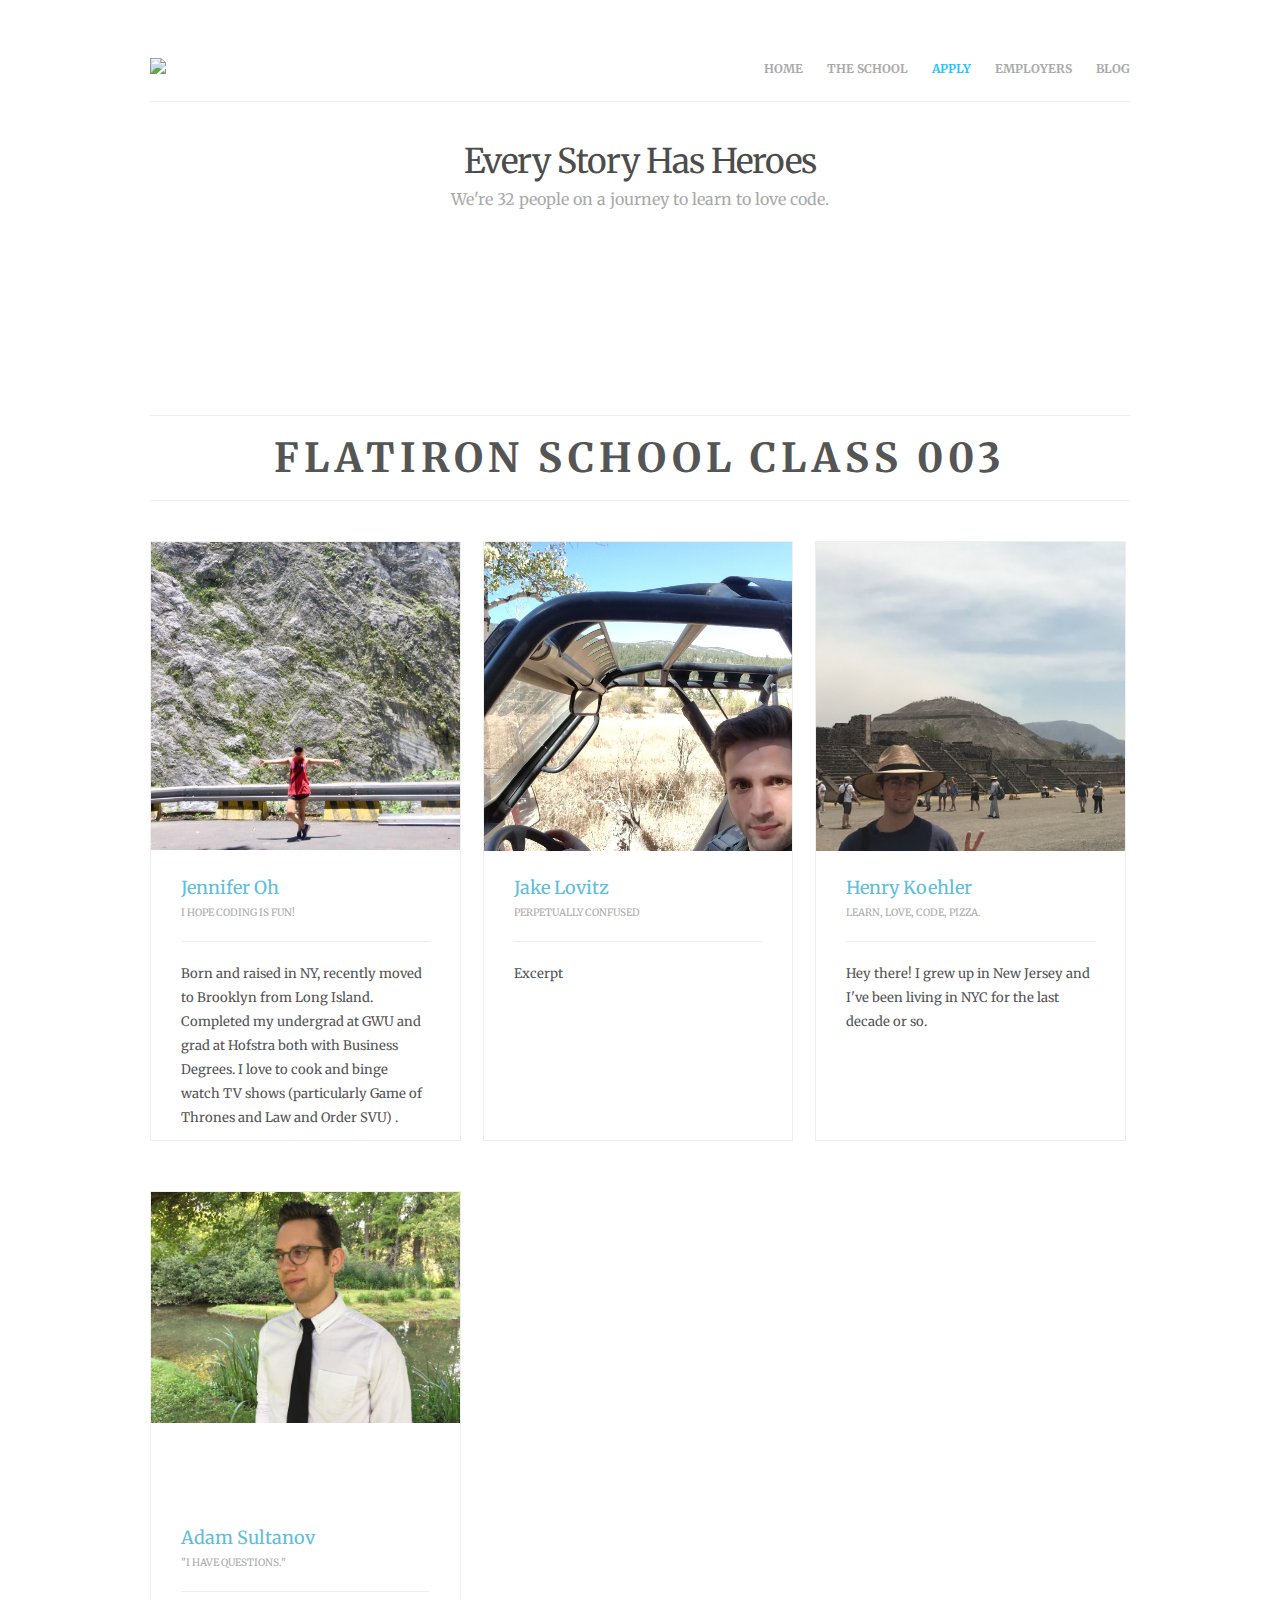
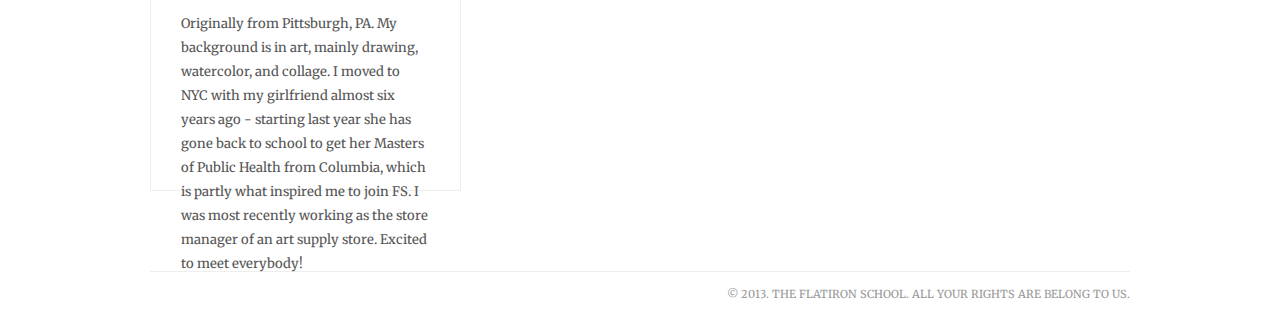
==== commit e98a70f0: "Merge github.com:aajennoh/deploy-on-day-1-nyc-web-career-042219" ====
--- a/index.html
+++ b/index.html
@@ -123,7 +123,7 @@
               <li class="home-blog-post">
                 <div class="blog-thumb">
                   <a href="students/jake-lovitz.html">
-                    <img width="304" height="304" class="prof-image" src="img/students/jake-lovitz-profile.png" class="attachment-blog-thumb wp-post-image" alt="Jake Lovitz">
+                    <img width="304" height="304" class="prof-image" src="img/students/jake-lovitz-index.jpg" class="attachment-blog-thumb wp-post-image" alt="Jake Lovitz">
                   </a>
                 </div>
 
@@ -138,7 +138,7 @@
                 <div class="clear"></div>
 
                 <div class="excerpt">
-                  <p>I grew up in NY, about an hour north of NYC, and went to school in Boston. After graduating I spent two years working as a software tester for a company in Wisconsin, but found the midwest to be a cold, inhospitable place. I moved back to NY and started a new job as an insurance archaeologist, helping companies locate their missing insurance policies. After about a year of that, though, it was high time for a change, and I'm very excited to start this new chapter at Flatiron!</p>
+                  <p>Excerpt</p>
                 </div>
                 <div class="clear"></div>
               </li>
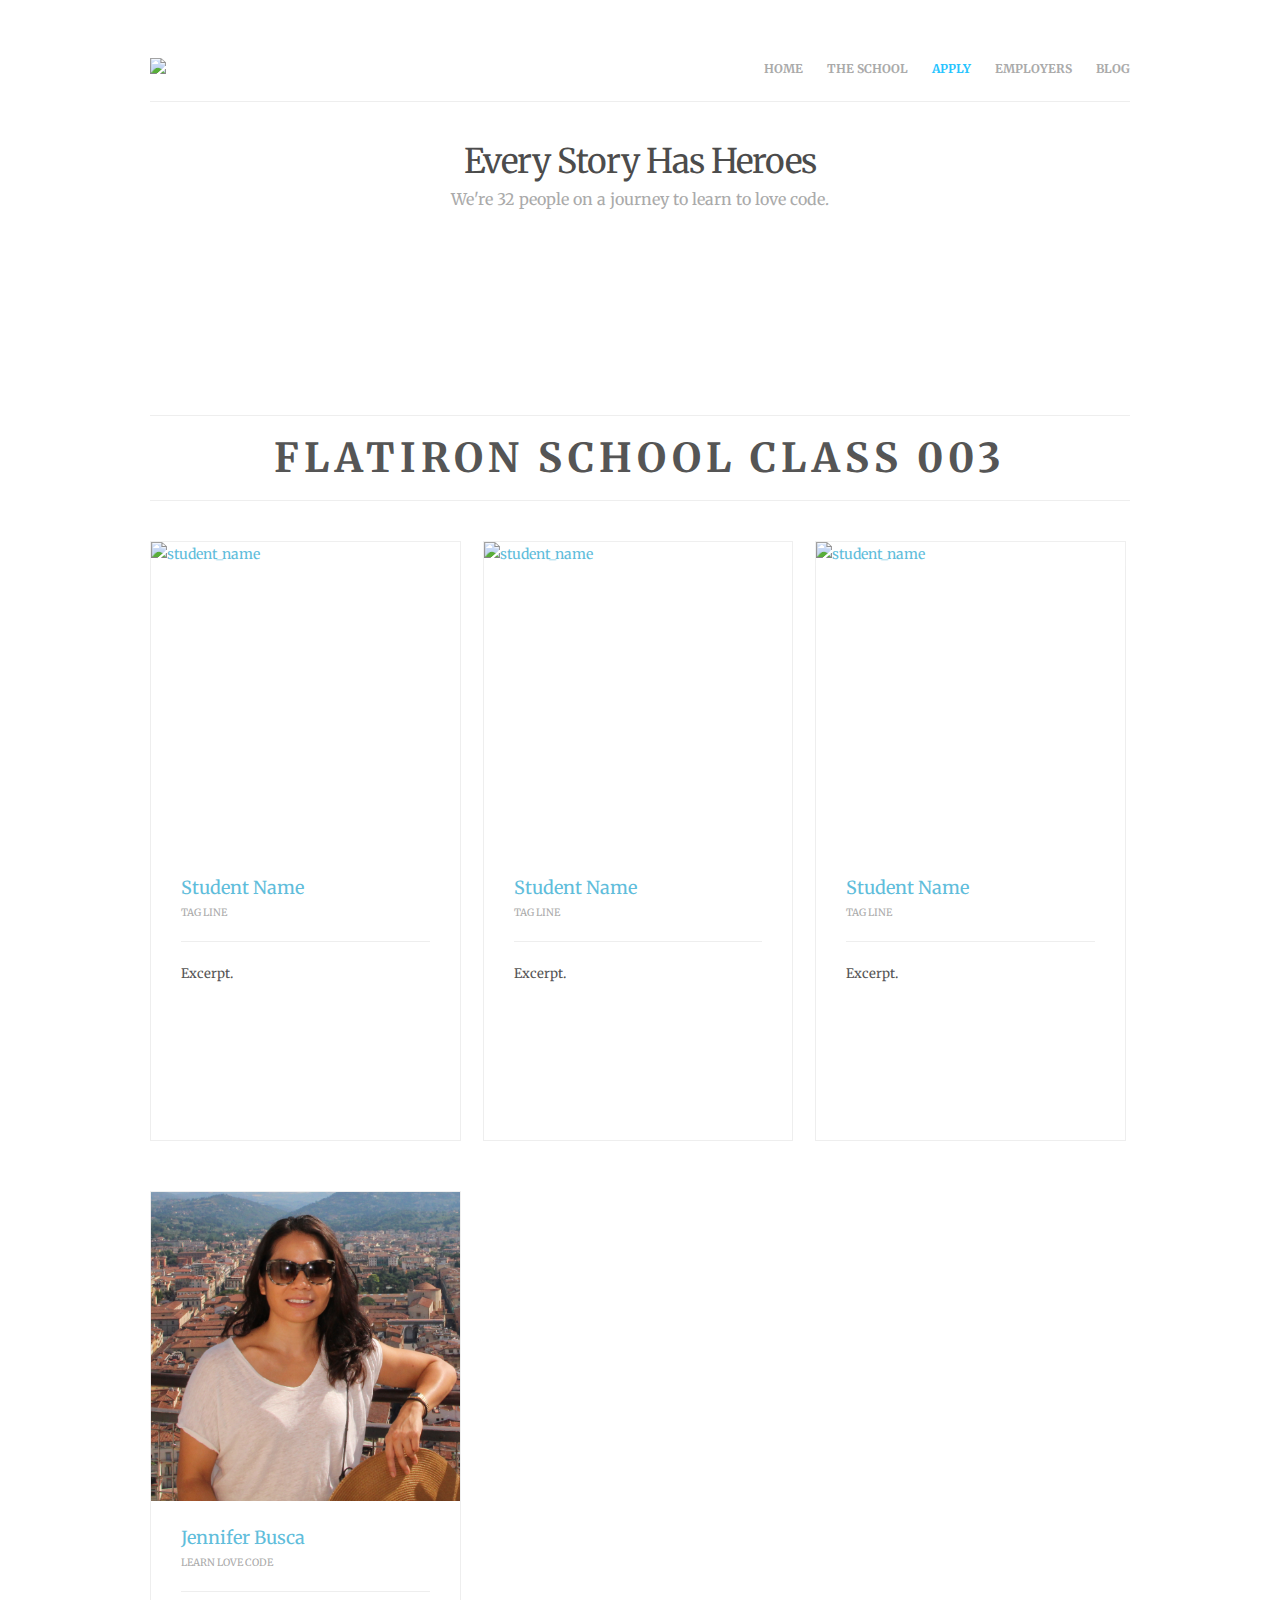
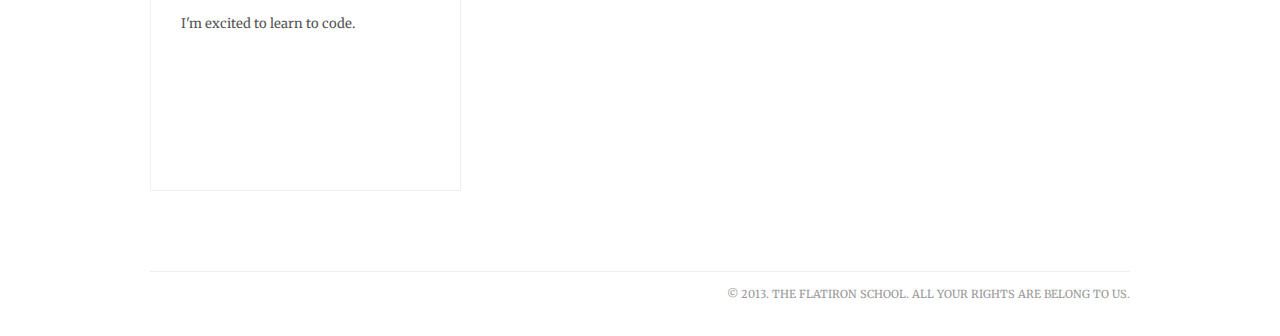
==== commit 5eb5e42f: "Merge 6a8308c6871c8e07e798a9513b2f732ae49be3e0 into 3c86e79e1567628197c9a10f3d500b9fb7818a06" ====
--- a/index.html
+++ b/index.html
@@ -94,101 +94,101 @@
           <div class="home-blog clearfix">
             <ul>
 
-              <!-- Begin Student 1 -->
-              <li class="home-blog-post">
-                <div class="blog-thumb">
-                  <a href="students/jennifer-oh.html">
-                    <img width="304" height="304" class="prof-image" src="img/students/jennifer_oh_index.jpg" class="attachment-blog-thumb wp-post-image" alt="Jennifer Oh">
-                  </a>
-                </div>
-
-                <div class="blog-title">
-                  <div class="big-comment">
-                    <h3>
-                      <a href="students/jennifer-oh.html">Jennifer Oh</a>
-                    </h3>
-                  </div>
-                  <p class="home-blog-post-meta">I hope coding is fun!</p>
-                </div>
-                <div class="clear"></div>
-
-                <div class="excerpt">
-                  <p>Born and raised in NY, recently moved to Brooklyn from Long Island. Completed my undergrad at GWU and grad at Hofstra both with Business Degrees. I love to cook and binge watch TV shows (particularly Game of Thrones and Law and Order SVU) .</p>
-                </div>
-                <div class="clear"></div>
-              </li>
-              <!-- End Student 1 -->
+              <!-- Begin Student 1  Ashley-->
+              <li class="home-blog-post">
+                <div class="blog-thumb">
+                  <a href="students/student_name.html">
+                    <img width="304" height="304" class="prof-image" src="img/students/student_name_index_profile.jpg" class="attachment-blog-thumb wp-post-image" alt="student_name">
+                  </a>
+                </div>
+
+                <div class="blog-title">
+                  <div class="big-comment">
+                    <h3>
+                      <a href="students/student_name.html">Student Name</a>
+                    </h3>
+                  </div>
+                  <p class="home-blog-post-meta">Tag Line</p>
+                </div>
+                <div class="clear"></div>
+
+                <div class="excerpt">
+                  <p>Excerpt.</p>
+                </div>
+                <div class="clear"></div>
+              </li>
+              <!-- End Student 1 Augustus -->
 
               <!-- Begin Student 2 -->
               <li class="home-blog-post">
                 <div class="blog-thumb">
-                  <a href="students/jake-lovitz.html">
-                    <img width="304" height="304" class="prof-image" src="img/students/jake-lovitz-index.jpg" class="attachment-blog-thumb wp-post-image" alt="Jake Lovitz">
-                  </a>
-                </div>
-
-                <div class="blog-title">
-                  <div class="big-comment">
-                    <h3>
-                      <a href="students/jake-lovitz.html">Jake Lovitz</a>
-                    </h3>
-                  </div>
-                  <p class="home-blog-post-meta">Perpetually Confused</p>
-                </div>
-                <div class="clear"></div>
-
-                <div class="excerpt">
-                  <p>Excerpt</p>
+                  <a href="students/student_name.html">
+                    <img width="304" height="304" class="prof-image" src="img/students/student_name_index_profile.jpg" class="attachment-blog-thumb wp-post-image" alt="student_name">
+                  </a>
+                </div>
+
+                <div class="blog-title">
+                  <div class="big-comment">
+                    <h3>
+                      <a href="students/student_name.html">Student Name</a>
+                    </h3>
+                  </div>
+                  <p class="home-blog-post-meta">Tag Line</p>
+                </div>
+                <div class ="clear"></div>
+
+                <div class="excerpt">
+                  <p>Excerpt.</p>
                 </div>
                 <div class="clear"></div>
               </li>
               <!-- End Student 2 -->
 
-              <!-- Begin Student 3 -->
-              <li class="home-blog-post">
-                <div class="blog-thumb">
-                  <a href="students/henry-koehler.html">
-                    <img width="304" height="304" class="prof-image" src="img/students/henry-koehler-profile.jpg" class="attachment-blog-thumb wp-post-image" alt="Henry Koehler">
-                  </a>
-                </div>
-
-                <div class="blog-title">
-                  <div class="big-comment">
-                    <h3>
-                      <a href="students/henry-koehler.html">Henry Koehler</a>
-                    </h3>
-                  </div>
-                  <p class="home-blog-post-meta">Learn, love, code, pizza.</p>
-                </div>
-                <div class="clear"></div>
-
-                <div class="excerpt">
-                  <p>Hey there! I grew up in New Jersey and I've been living in NYC for the last decade or so.</p>
+              <!-- Begin Student 3 Jason -->
+              <li class="home-blog-post">
+                <div class="blog-thumb">
+                  <a href="students/student_name.html">
+                    <img width="304" height="304" class="prof-image" src="img/students/student_name_index_profile.jpg" class="attachment-blog-thumb wp-post-image" alt="student_name">
+                  </a>
+                </div>
+
+                <div class="blog-title">
+                  <div class="big-comment">
+                    <h3>
+                      <a href="students/student_name.html">Student Name</a>
+                    </h3>
+                  </div>
+                  <p class="home-blog-post-meta">Tag Line</p>
+                </div>
+                <div class="clear"></div>
+
+                <div class="excerpt">
+                  <p>Excerpt.</p>
                 </div>
                 <div class="clear"></div>
               </li>
               <!-- End Student 3 -->
 
-              <!-- Begin Student 4 -->
-              <li class="home-blog-post">
-                <div class="blog-thumb">
-                  <a href="students/student_name.html">
-                    <img width="304" height="304" class="prof-image" src="img/students/Adam.S_1.jpg" class="attachment-blog-thumb wp-post-image" alt="student_name">
-                  </a>
-                </div>
-
-                <div class="blog-title">
-                  <div class="big-comment">
-                    <h3>
-                      <a href="students/student_name.html">Adam Sultanov</a>
-                    </h3>
-                  </div>
-                  <p class="home-blog-post-meta">"I have questions."</p>
-                </div>
-                <div class="clear"></div>
-
-                <div class="excerpt">
-                  <p>Originally from Pittsburgh, PA. My background is in art, mainly drawing, watercolor, and collage. I moved to NYC with my girlfriend almost six years ago - starting last year she has gone back to school to get her Masters of Public Health from Columbia, which is partly what inspired me to join FS. I was most recently working as the store manager of an art supply store. Excited to meet everybody!</p>
+              <!-- Begin Student 4 Jennifer -->
+              <li class="home-blog-post">
+                <div class="blog-thumb">
+                  <a href="students/student_name.html">
+                    <img width="304" height="304" class="prof-image" src="img/students/jen_b_index_profile.png" class="attachment-blog-thumb wp-post-image" alt="student_name">
+                  </a>
+                </div>
+
+                <div class="blog-title">
+                  <div class="big-comment">
+                    <h3>
+                      <a href="students/student_name.html">Jennifer Busca</a>
+                    </h3>
+                  </div>
+                  <p class="home-blog-post-meta">Learn Love Code</p>
+                </div>
+                <div class="clear"></div>
+
+                <div class="excerpt">
+                  <p>I'm excited to learn to code.</p>
                 </div>
                 <div class="clear"></div>
               </li>
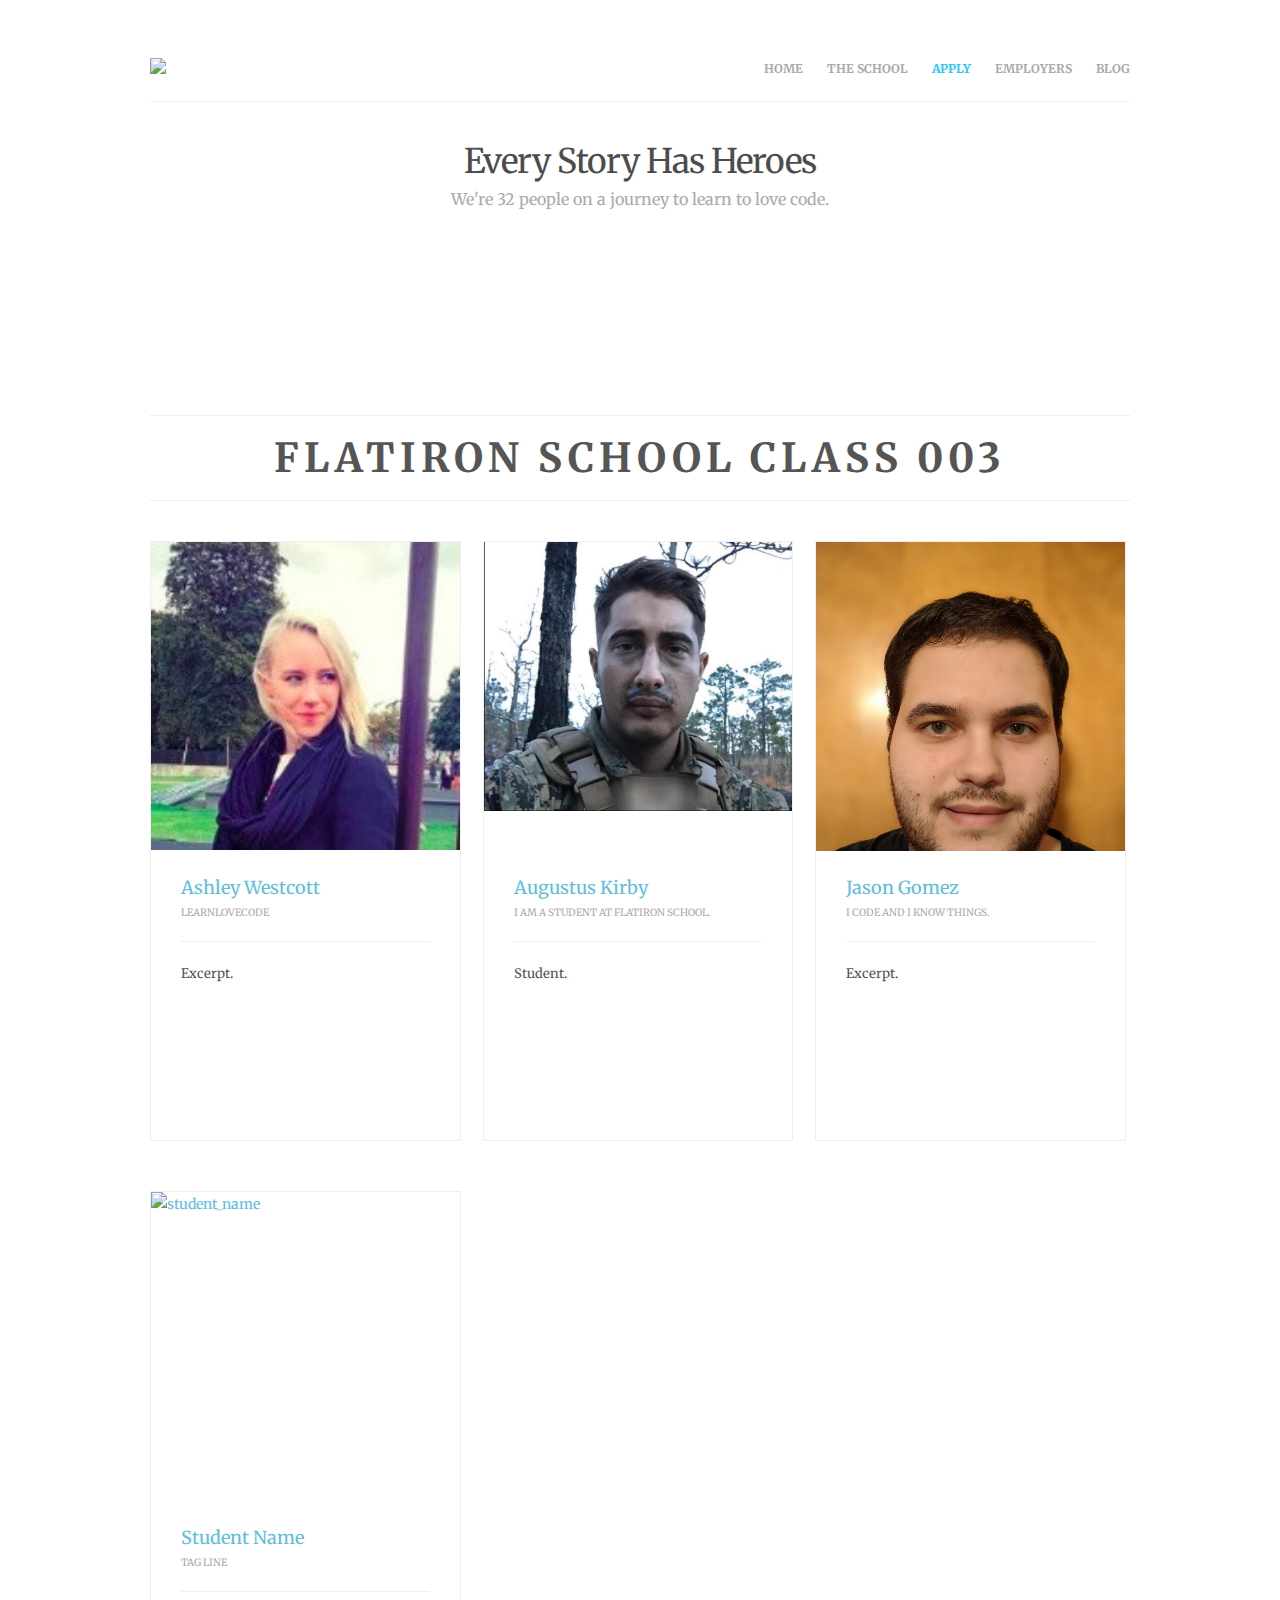
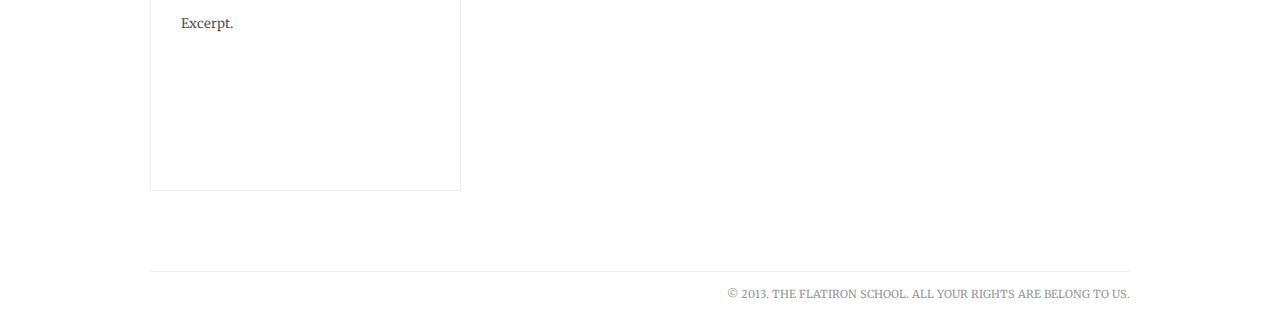
==== commit d2e673bf: "Merge b16faa52d11e19bc71f96d4168c46966b2cfc623 into 3c86e79e1567628197c9a10f3d500b9fb7818a06" ====
--- a/index.html
+++ b/index.html
@@ -94,7 +94,86 @@
           <div class="home-blog clearfix">
             <ul>
 
-              <!-- Begin Student 1  Ashley-->
+
+              <!-- Begin Student 1 Ashley-->
+
+              <li class="home-blog-post">
+                <div class="blog-thumb">
+                  <a href="students/student_name.html">
+                    <img width="304" height="304" class="prof-image" src="img/students/profile_photo.jpeg" class="attachment-blog-thumb wp-post-image" alt="student_name">
+                  </a>
+                </div>
+
+                <div class="blog-title">
+                  <div class="big-comment">
+                    <h3>
+                      <a href="students/student_name.html">Ashley Westcott</a>
+                    </h3>
+                  </div>
+                  <p class="home-blog-post-meta">LearnLoveCode</p>
+                </div>
+                <div class="clear"></div>
+
+                <div class="excerpt">
+                  <p>Excerpt.</p>
+                </div>
+                <div class="clear"></div>
+              </li>
+              <!-- End Student 1 -->
+
+
+
+              <!-- Begin Student 2 Augustus -->
+              <li class="home-blog-post">
+                <div class="blog-thumb">
+                  <a href="students/augustuskirby.html">
+                    <img width="304" height="304" class="prof-image" src="img/students/augustuskirby_profile.jpg" class="attachment-blog-thumb wp-post-image" alt="Augustus Kirby">
+                  </a>
+                </div>
+
+                <div class="blog-title">
+                  <div class="big-comment">
+                    <h3>
+                      <a href="students/augustuskirby.html">Augustus Kirby</a>
+                    </h3>
+                  </div>
+                  <p class="home-blog-post-meta">I am a student at Flatiron School.</p>
+                </div>
+                <div class="clear"></div>
+
+                <div class="excerpt">
+                  <p>Student.</p>
+                </div>
+                <div class="clear"></div>
+              </li>
+              <!-- End Student 2 -->
+
+              <!-- Begin Student 3 -->
+              <li class="home-blog-post">
+                <div class="blog-thumb">
+                  <a href="students/jason_gomez.html">
+                    <img width="304" height="304" class="prof-image" src="img/students/jason_gomez_profile.jpg" class="attachment-blog-thumb wp-post-image" alt="student_name">
+                  </a>
+                </div>
+
+                <div class="blog-title">
+                  <div class="big-comment">
+                    <h3>
+                      <a href="students/jason_gomez.html">Jason Gomez</a>
+                    </h3>
+                  </div>
+                  <p class="home-blog-post-meta">I code and I know things.</p>
+                </div>
+                <div class="clear"></div>
+
+                <div class="excerpt">
+                  <p>Excerpt.</p>
+                </div>
+                <div class="clear"></div>
+              </li>
+              <!-- End Student 3 -->
+
+              <!-- Begin Student 4 -->
               <li class="home-blog-post">
                 <div class="blog-thumb">
                   <a href="students/student_name.html">
@@ -114,81 +193,6 @@
 
                 <div class="excerpt">
                   <p>Excerpt.</p>
-                </div>
-                <div class="clear"></div>
-              </li>
-              <!-- End Student 1 Augustus -->
-
-              <!-- Begin Student 2 -->
-              <li class="home-blog-post">
-                <div class="blog-thumb">
-                  <a href="students/student_name.html">
-                    <img width="304" height="304" class="prof-image" src="img/students/student_name_index_profile.jpg" class="attachment-blog-thumb wp-post-image" alt="student_name">
-                  </a>
-                </div>
-
-                <div class="blog-title">
-                  <div class="big-comment">
-                    <h3>
-                      <a href="students/student_name.html">Student Name</a>
-                    </h3>
-                  </div>
-                  <p class="home-blog-post-meta">Tag Line</p>
-                </div>
-                <div class ="clear"></div>
-
-                <div class="excerpt">
-                  <p>Excerpt.</p>
-                </div>
-                <div class="clear"></div>
-              </li>
-              <!-- End Student 2 -->
-
-              <!-- Begin Student 3 Jason -->
-              <li class="home-blog-post">
-                <div class="blog-thumb">
-                  <a href="students/student_name.html">
-                    <img width="304" height="304" class="prof-image" src="img/students/student_name_index_profile.jpg" class="attachment-blog-thumb wp-post-image" alt="student_name">
-                  </a>
-                </div>
-
-                <div class="blog-title">
-                  <div class="big-comment">
-                    <h3>
-                      <a href="students/student_name.html">Student Name</a>
-                    </h3>
-                  </div>
-                  <p class="home-blog-post-meta">Tag Line</p>
-                </div>
-                <div class="clear"></div>
-
-                <div class="excerpt">
-                  <p>Excerpt.</p>
-                </div>
-                <div class="clear"></div>
-              </li>
-              <!-- End Student 3 -->
-
-              <!-- Begin Student 4 Jennifer -->
-              <li class="home-blog-post">
-                <div class="blog-thumb">
-                  <a href="students/student_name.html">
-                    <img width="304" height="304" class="prof-image" src="img/students/jen_b_index_profile.png" class="attachment-blog-thumb wp-post-image" alt="student_name">
-                  </a>
-                </div>
-
-                <div class="blog-title">
-                  <div class="big-comment">
-                    <h3>
-                      <a href="students/student_name.html">Jennifer Busca</a>
-                    </h3>
-                  </div>
-                  <p class="home-blog-post-meta">Learn Love Code</p>
-                </div>
-                <div class="clear"></div>
-
-                <div class="excerpt">
-                  <p>I'm excited to learn to code.</p>
                 </div>
                 <div class="clear"></div>
               </li>
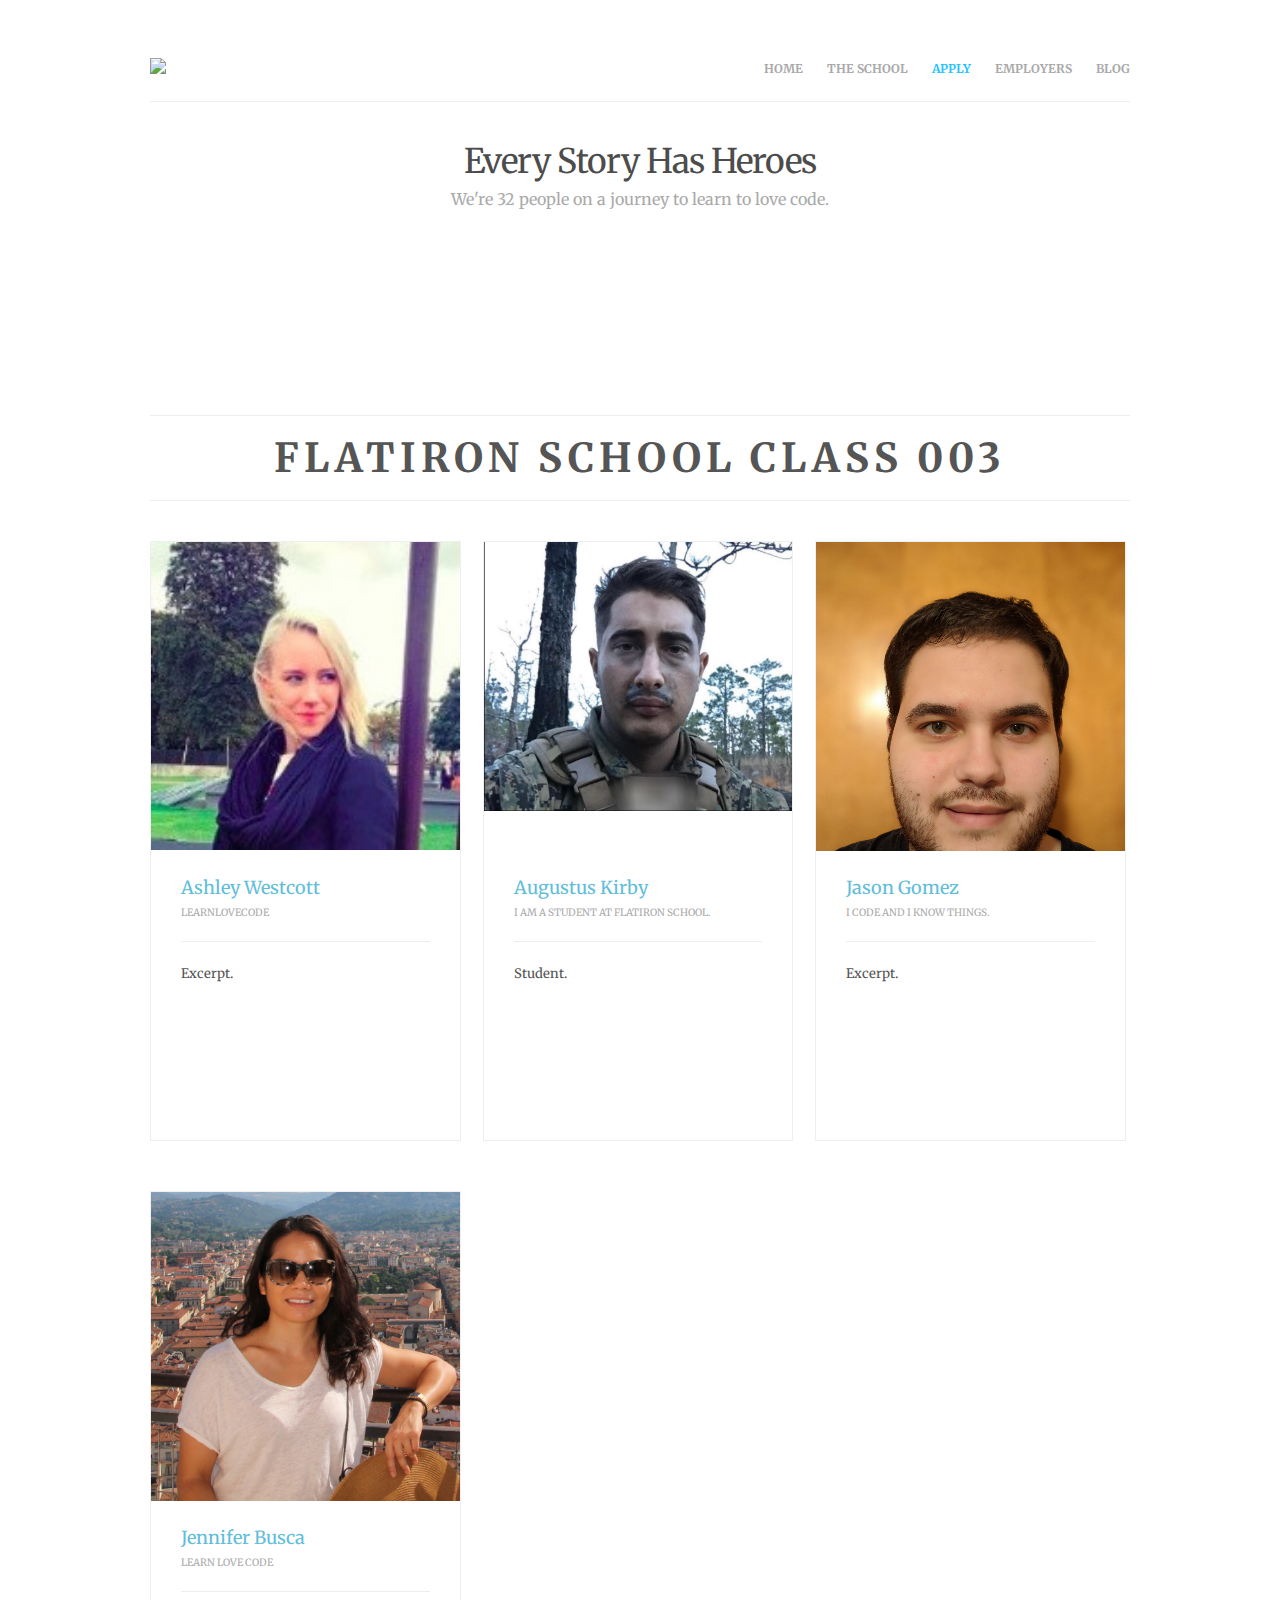
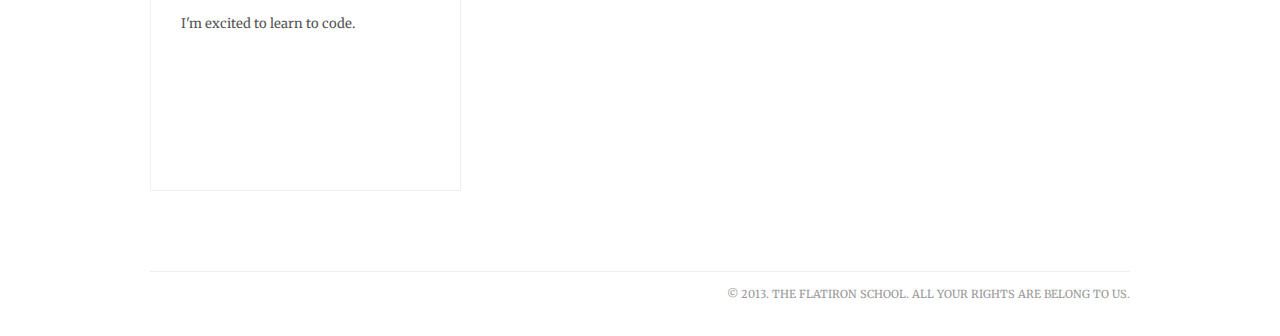
==== commit a36b0430: "3rd times the charm" ====
--- a/index.html
+++ b/index.html
@@ -139,7 +139,7 @@
                   </div>
                   <p class="home-blog-post-meta">I am a student at Flatiron School.</p>
                 </div>
-                <div class="clear"></div>
+                <div class ="clear"></div>
 
                 <div class="excerpt">
                   <p>Student.</p>
@@ -177,22 +177,22 @@
               <li class="home-blog-post">
                 <div class="blog-thumb">
                   <a href="students/student_name.html">
-                    <img width="304" height="304" class="prof-image" src="img/students/student_name_index_profile.jpg" class="attachment-blog-thumb wp-post-image" alt="student_name">
-                  </a>
-                </div>
-
-                <div class="blog-title">
-                  <div class="big-comment">
-                    <h3>
-                      <a href="students/student_name.html">Student Name</a>
-                    </h3>
-                  </div>
-                  <p class="home-blog-post-meta">Tag Line</p>
-                </div>
-                <div class="clear"></div>
-
-                <div class="excerpt">
-                  <p>Excerpt.</p>
+                    <img width="304" height="304" class="prof-image" src="img/students/jen_b_index_profile.png" class="attachment-blog-thumb wp-post-image" alt="student_name">
+                  </a>
+                </div>
+
+                <div class="blog-title">
+                  <div class="big-comment">
+                    <h3>
+                      <a href="students/student_name.html">Jennifer Busca</a>
+                    </h3>
+                  </div>
+                  <p class="home-blog-post-meta">Learn Love Code</p>
+                </div>
+                <div class="clear"></div>
+
+                <div class="excerpt">
+                  <p>I'm excited to learn to code.</p>
                 </div>
                 <div class="clear"></div>
               </li>
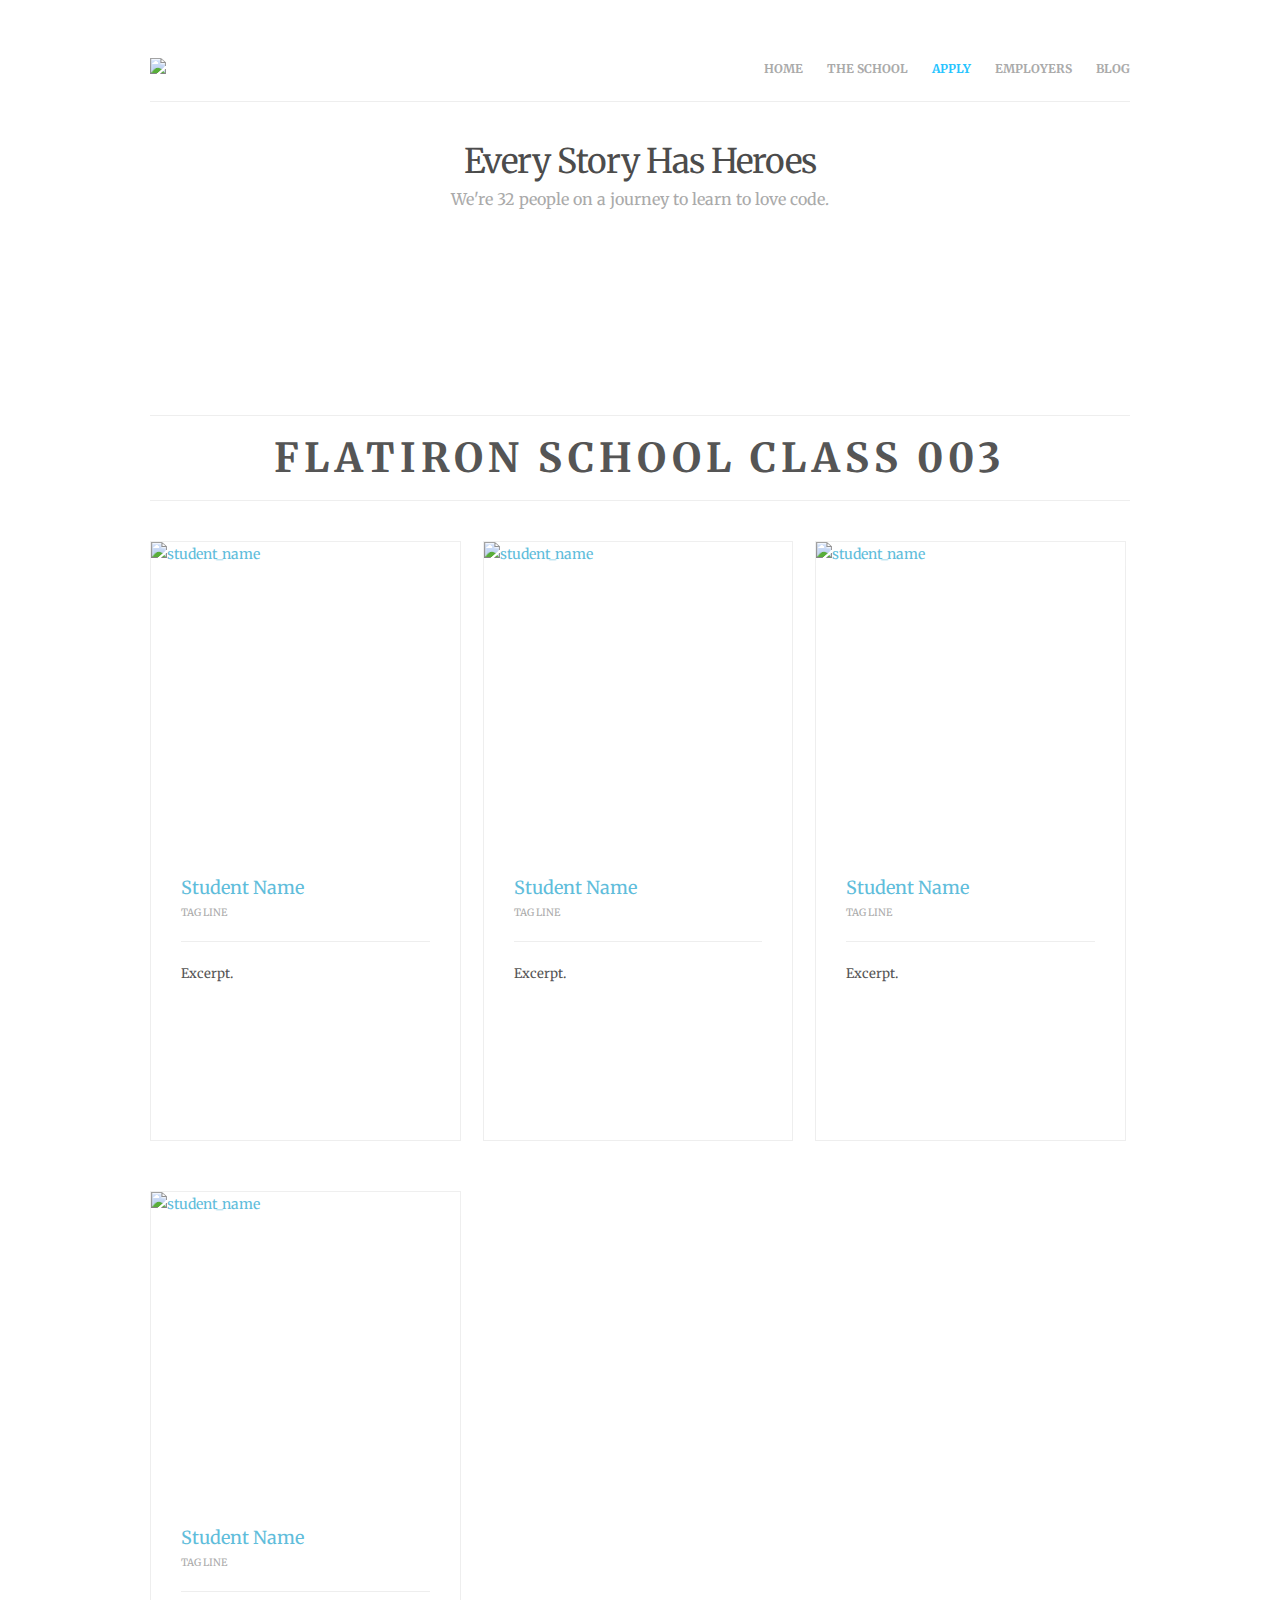
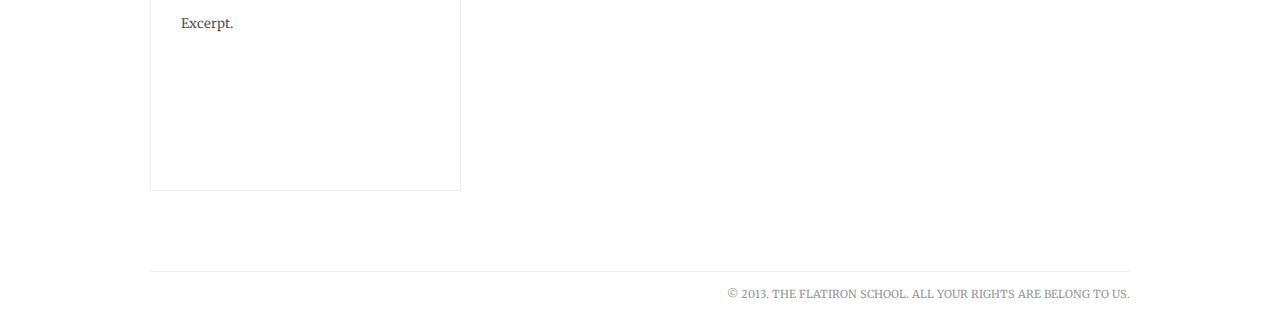
==== commit d7a479b1: "Added tiny comment" ====
--- a/index.html
+++ b/index.html
@@ -15,7 +15,7 @@
   <style type="text/css">a{color:#60BDDB}</style>
 </head>
 
-<body class="home page students">
+<body class="home page students"> <!-- here is a tiny comment -->
   <!-- Begin Main Wrapper -->
   <div class="main-wrapper">
     <!-- Begin Header -->
@@ -94,23 +94,21 @@
           <div class="home-blog clearfix">
             <ul>
 
-
-              <!-- Begin Student 1 Ashley-->
-
-              <li class="home-blog-post">
-                <div class="blog-thumb">
-                  <a href="students/student_name.html">
-                    <img width="304" height="304" class="prof-image" src="img/students/profile_photo.jpeg" class="attachment-blog-thumb wp-post-image" alt="student_name">
-                  </a>
-                </div>
-
-                <div class="blog-title">
-                  <div class="big-comment">
-                    <h3>
-                      <a href="students/student_name.html">Ashley Westcott</a>
-                    </h3>
-                  </div>
-                  <p class="home-blog-post-meta">LearnLoveCode</p>
+              <!-- Begin Student 1 -->
+              <li class="home-blog-post">
+                <div class="blog-thumb">
+                  <a href="students/student_name.html">
+                    <img width="304" height="304" class="prof-image" src="img/students/student_name_index_profile.jpg" class="attachment-blog-thumb wp-post-image" alt="student_name">
+                  </a>
+                </div>
+
+                <div class="blog-title">
+                  <div class="big-comment">
+                    <h3>
+                      <a href="students/student_name.html">Student Name</a>
+                    </h3>
+                  </div>
+                  <p class="home-blog-post-meta">Tag Line</p>
                 </div>
                 <div class="clear"></div>
 
@@ -121,28 +119,26 @@
               </li>
               <!-- End Student 1 -->
 
-
-
-              <!-- Begin Student 2 Augustus -->
-              <li class="home-blog-post">
-                <div class="blog-thumb">
-                  <a href="students/augustuskirby.html">
-                    <img width="304" height="304" class="prof-image" src="img/students/augustuskirby_profile.jpg" class="attachment-blog-thumb wp-post-image" alt="Augustus Kirby">
-                  </a>
-                </div>
-
-                <div class="blog-title">
-                  <div class="big-comment">
-                    <h3>
-                      <a href="students/augustuskirby.html">Augustus Kirby</a>
-                    </h3>
-                  </div>
-                  <p class="home-blog-post-meta">I am a student at Flatiron School.</p>
-                </div>
-                <div class ="clear"></div>
-
-                <div class="excerpt">
-                  <p>Student.</p>
+              <!-- Begin Student 2 -->
+              <li class="home-blog-post">
+                <div class="blog-thumb">
+                  <a href="students/student_name.html">
+                    <img width="304" height="304" class="prof-image" src="img/students/student_name_index_profile.jpg" class="attachment-blog-thumb wp-post-image" alt="student_name">
+                  </a>
+                </div>
+
+                <div class="blog-title">
+                  <div class="big-comment">
+                    <h3>
+                      <a href="students/student_name.html">Student Name</a>
+                    </h3>
+                  </div>
+                  <p class="home-blog-post-meta">Tag Line</p>
+                </div>
+                <div class="clear"></div>
+
+                <div class="excerpt">
+                  <p>Excerpt.</p>
                 </div>
                 <div class="clear"></div>
               </li>
@@ -151,18 +147,18 @@
               <!-- Begin Student 3 -->
               <li class="home-blog-post">
                 <div class="blog-thumb">
-                  <a href="students/jason_gomez.html">
-                    <img width="304" height="304" class="prof-image" src="img/students/jason_gomez_profile.jpg" class="attachment-blog-thumb wp-post-image" alt="student_name">
-                  </a>
-                </div>
-
-                <div class="blog-title">
-                  <div class="big-comment">
-                    <h3>
-                      <a href="students/jason_gomez.html">Jason Gomez</a>
-                    </h3>
-                  </div>
-                  <p class="home-blog-post-meta">I code and I know things.</p>
+                  <a href="students/student_name.html">
+                    <img width="304" height="304" class="prof-image" src="img/students/student_name_index_profile.jpg" class="attachment-blog-thumb wp-post-image" alt="student_name">
+                  </a>
+                </div>
+
+                <div class="blog-title">
+                  <div class="big-comment">
+                    <h3>
+                      <a href="students/student_name.html">Student Name</a>
+                    </h3>
+                  </div>
+                  <p class="home-blog-post-meta">Tag Line</p>
                 </div>
                 <div class="clear"></div>
 
@@ -177,22 +173,22 @@
               <li class="home-blog-post">
                 <div class="blog-thumb">
                   <a href="students/student_name.html">
-                    <img width="304" height="304" class="prof-image" src="img/students/jen_b_index_profile.png" class="attachment-blog-thumb wp-post-image" alt="student_name">
-                  </a>
-                </div>
-
-                <div class="blog-title">
-                  <div class="big-comment">
-                    <h3>
-                      <a href="students/student_name.html">Jennifer Busca</a>
-                    </h3>
-                  </div>
-                  <p class="home-blog-post-meta">Learn Love Code</p>
-                </div>
-                <div class="clear"></div>
-
-                <div class="excerpt">
-                  <p>I'm excited to learn to code.</p>
+                    <img width="304" height="304" class="prof-image" src="img/students/student_name_index_profile.jpg" class="attachment-blog-thumb wp-post-image" alt="student_name">
+                  </a>
+                </div>
+
+                <div class="blog-title">
+                  <div class="big-comment">
+                    <h3>
+                      <a href="students/student_name.html">Student Name</a>
+                    </h3>
+                  </div>
+                  <p class="home-blog-post-meta">Tag Line</p>
+                </div>
+                <div class="clear"></div>
+
+                <div class="excerpt">
+                  <p>Excerpt.</p>
                 </div>
                 <div class="clear"></div>
               </li>
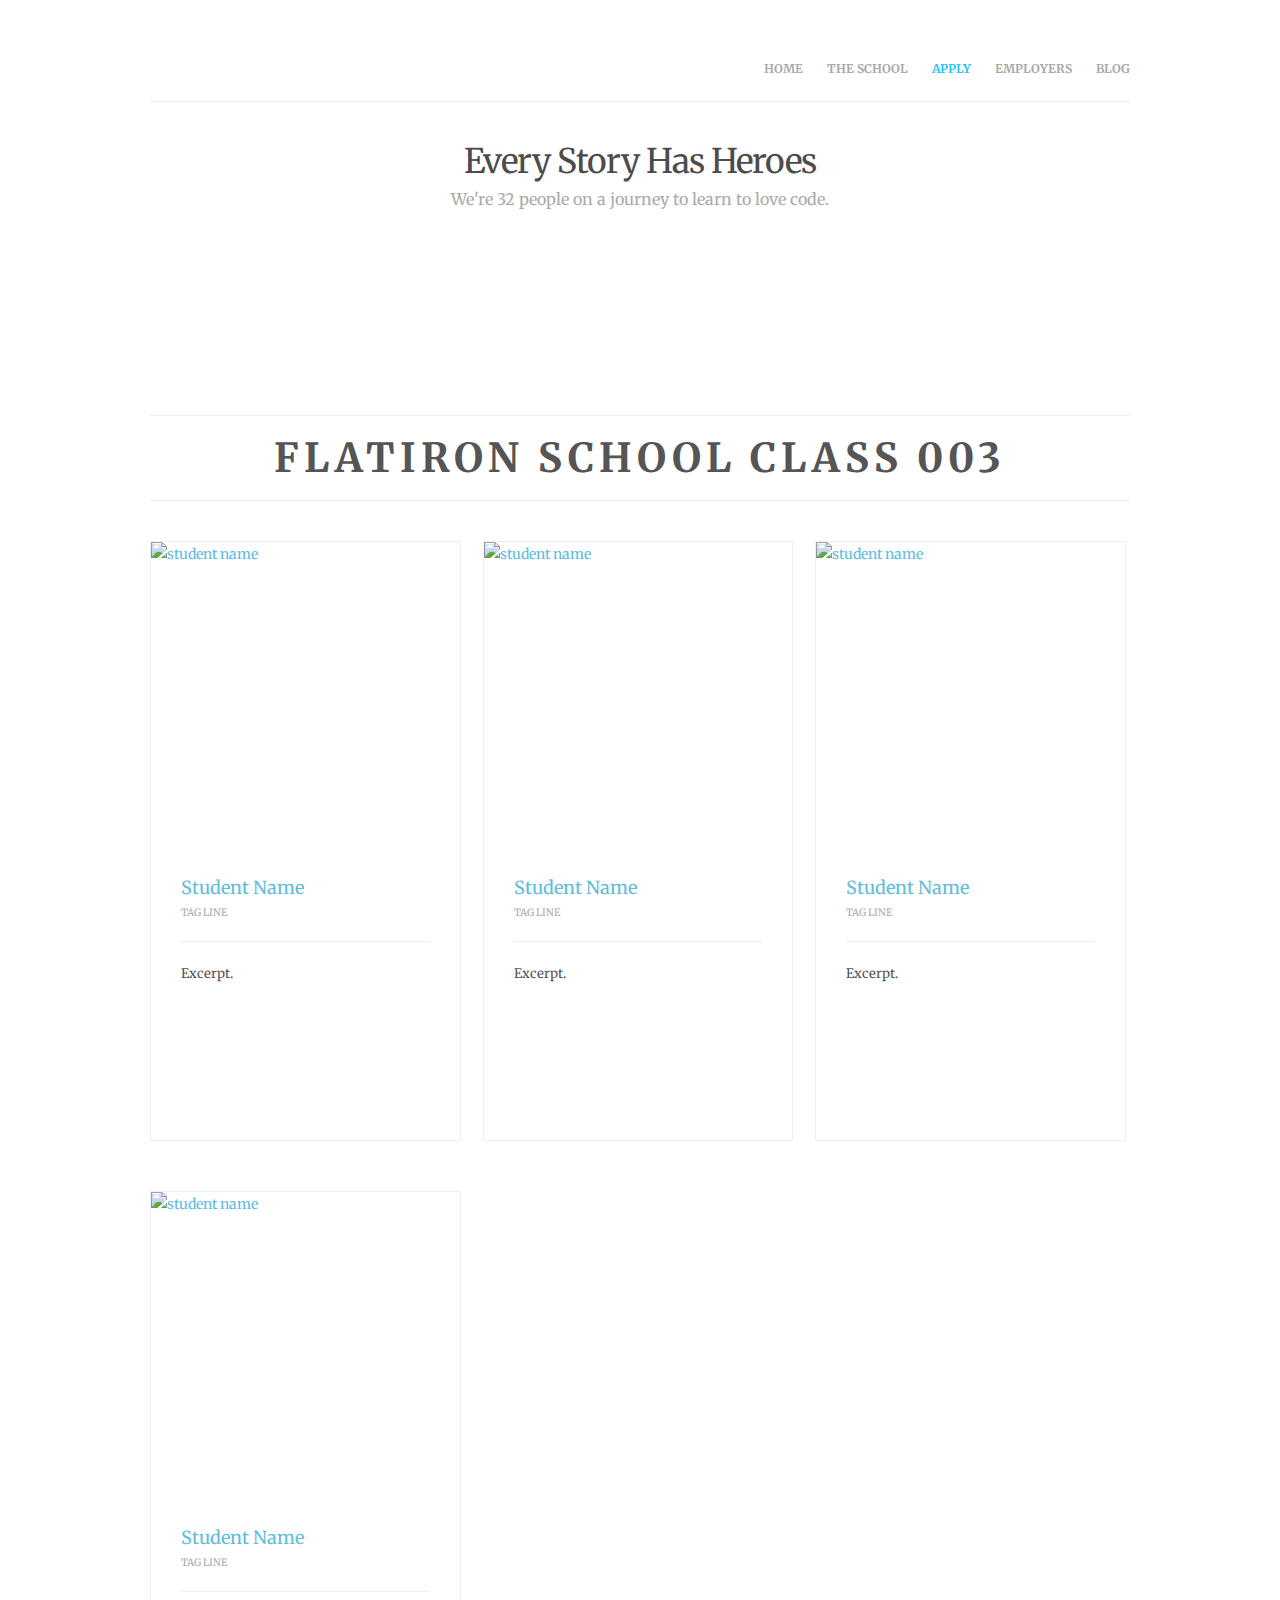
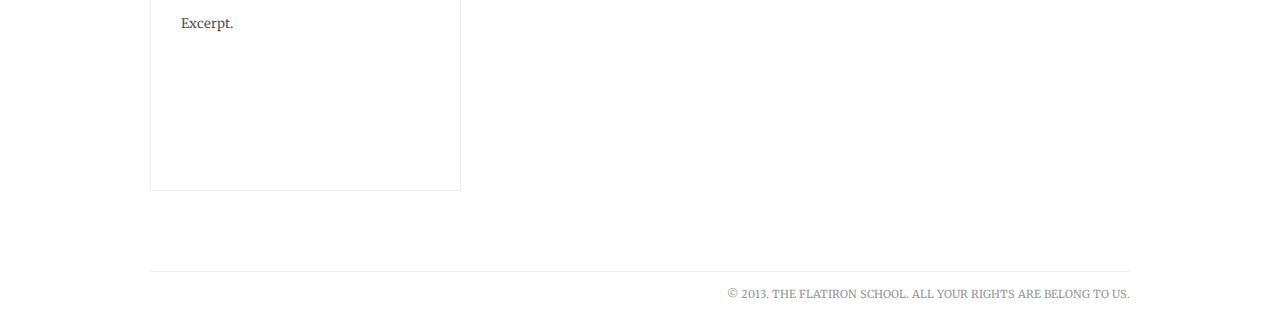
==== commit a1da99e3: "Merge d7a479b1e0a6307130cfbc0f1d083d5f807ef9db into e3cd6606bc345860e30599960454e69644028351" ====
--- a/index.html
+++ b/index.html
@@ -24,7 +24,7 @@
         <div class="header-left">
           <h1 class="logo-text">
             <a href="/" title="The Flatiron School">
-              <img src="img/the-flatiron-school-logo-sm-black.png" class="logo">
+              <img src="img/the-flatiron-school-logo-sm-black.png" class="logo" alt="">
             </a>
           </h1>
         </div>
@@ -98,7 +98,7 @@
               <li class="home-blog-post">
                 <div class="blog-thumb">
                   <a href="students/student_name.html">
-                    <img width="304" height="304" class="prof-image" src="img/students/student_name_index_profile.jpg" class="attachment-blog-thumb wp-post-image" alt="student_name">
+                    <img width="304" height="304" class="prof-image" src="img/students/student_name_index_profile.jpg" class="attachment-blog-thumb wp-post-image" alt="student name">
                   </a>
                 </div>
 
@@ -123,7 +123,7 @@
               <li class="home-blog-post">
                 <div class="blog-thumb">
                   <a href="students/student_name.html">
-                    <img width="304" height="304" class="prof-image" src="img/students/student_name_index_profile.jpg" class="attachment-blog-thumb wp-post-image" alt="student_name">
+                    <img width="304" height="304" class="prof-image" src="img/students/student_name_index_profile.jpg" class="attachment-blog-thumb wp-post-image" alt="student name">
                   </a>
                 </div>
 
@@ -148,7 +148,7 @@
               <li class="home-blog-post">
                 <div class="blog-thumb">
                   <a href="students/student_name.html">
-                    <img width="304" height="304" class="prof-image" src="img/students/student_name_index_profile.jpg" class="attachment-blog-thumb wp-post-image" alt="student_name">
+                    <img width="304" height="304" class="prof-image" src="img/students/student_name_index_profile.jpg" class="attachment-blog-thumb wp-post-image" alt="student name">
                   </a>
                 </div>
 
@@ -173,7 +173,7 @@
               <li class="home-blog-post">
                 <div class="blog-thumb">
                   <a href="students/student_name.html">
-                    <img width="304" height="304" class="prof-image" src="img/students/student_name_index_profile.jpg" class="attachment-blog-thumb wp-post-image" alt="student_name">
+                    <img width="304" height="304" class="prof-image" src="img/students/student_name_index_profile.jpg" class="attachment-blog-thumb wp-post-image" alt="student name">
                   </a>
                 </div>
 
